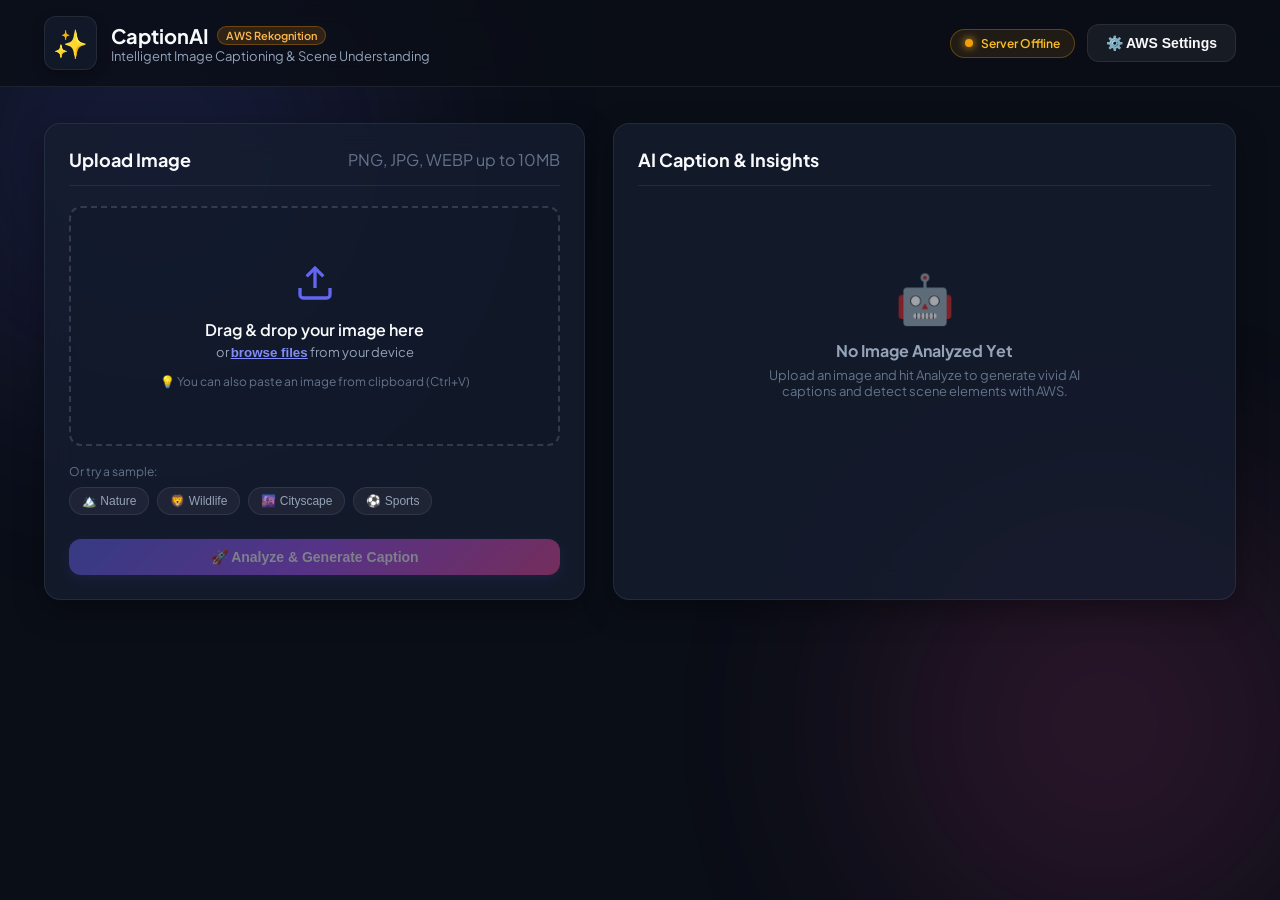
==== index.html @ 692d7b89 "Unify frontend and backend into single root folder for simplified Vercel deployment" ====
<!DOCTYPE html>
<html lang="en">
<head>
  <meta charset="UTF-8">
  <meta name="viewport" content="width=device-width, initial-scale=1.0">
  <title>AI Image Caption Generator | Powered by AWS</title>
  <link rel="stylesheet" href="style.css">
  <link rel="preconnect" href="https://fonts.googleapis.com">
  <link rel="preconnect" href="https://fonts.gstatic.com" crossorigin>
  <link href="https://fonts.googleapis.com/css2?family=Plus+Jakarta+Sans:wght@400;500;600;700;800&family=JetBrains+Mono:wght@400;500&display=swap" rel="stylesheet">
</head>
<body>
  <!-- Background Glow Effects -->
  <div class="glow-orb orb-1"></div>
  <div class="glow-orb orb-2"></div>

  <!-- Header -->
  <header class="header">
    <div class="container header-container">
      <div class="logo-group">
        <div class="logo-icon">✨</div>
        <div>
          <h1 class="logo-title">CaptionAI <span class="badge-aws">AWS Rekognition</span></h1>
          <p class="logo-sub">Intelligent Image Captioning & Scene Understanding</p>
        </div>
      </div>
      <div class="header-actions">
        <div id="aws-status-pill" class="status-pill status-demo">
          <span class="status-dot"></span>
          <span id="aws-status-text">Checking AWS...</span>
        </div>
        <button id="open-settings-btn" class="btn btn-secondary">
          ⚙️ AWS Settings
        </button>
      </div>
    </div>
  </header>

  <!-- Main Content -->
  <main class="container main-content">
    <div class="grid-layout">
      
      <!-- Left Column: Upload & Preview -->
      <section class="card upload-section">
        <div class="card-header">
          <h2>Upload Image</h2>
          <span class="text-muted">PNG, JPG, WEBP up to 10MB</span>
        </div>

        <!-- Drag & Drop Zone -->
        <div id="drop-zone" class="drop-zone">
          <input type="file" id="file-input" accept="image/*" class="file-input-hidden">
          
          <div id="drop-zone-idle" class="drop-zone-content">
            <div class="upload-icon-wrapper">
              <svg width="40" height="40" viewBox="0 0 24 24" fill="none" stroke="currentColor" stroke-width="2">
                <path d="M21 15v4a2 2 0 0 1-2 2H5a2 2 0 0 1-2-2v-4"></path>
                <polyline points="17 8 12 3 7 8"></polyline>
                <line x1="12" y1="3" x2="12" y2="15"></line>
              </svg>
            </div>
            <p class="drop-title">Drag & drop your image here</p>
            <p class="drop-subtitle">or <button type="button" id="browse-btn" class="link-btn">browse files</button> from your device</p>
            <p class="drop-tip">💡 You can also paste an image from clipboard (Ctrl+V)</p>
          </div>

          <!-- Preview State -->
          <div id="preview-wrapper" class="preview-wrapper hidden">
            <img id="image-preview" src="" alt="Upload Preview">
            <button id="remove-img-btn" class="remove-btn" title="Remove image">✕</button>
          </div>
        </div>

        <!-- Sample Presets -->
        <div class="samples-wrapper">
          <span class="sample-label">Or try a sample:</span>
          <div class="sample-chips">
            <button type="button" class="sample-chip" data-sample="nature">🏔️ Nature</button>
            <button type="button" class="sample-chip" data-sample="wildlife">🦁 Wildlife</button>
            <button type="button" class="sample-chip" data-sample="city">🌆 Cityscape</button>
            <button type="button" class="sample-chip" data-sample="sports">⚽ Sports</button>
          </div>
        </div>

        <!-- Action Button -->
        <div class="action-footer">
          <button id="analyze-btn" class="btn btn-primary btn-block" disabled>
            <span class="btn-spinner hidden" id="spinner"></span>
            <span id="btn-text">🚀 Analyze & Generate Caption</span>
          </button>
        </div>
      </section>

      <!-- Right Column: AI Analysis Results -->
      <section class="card results-section">
        <div class="card-header">
          <h2>AI Caption & Insights</h2>
          <span id="analysis-source-badge" class="badge hidden">AWS Rekognition</span>
        </div>

        <!-- Empty State -->
        <div id="results-empty" class="results-empty">
          <div class="empty-icon">🤖</div>
          <h3>No Image Analyzed Yet</h3>
          <p>Upload an image and hit Analyze to generate vivid AI captions and detect scene elements with AWS.</p>
        </div>

        <!-- Results Content -->
        <div id="results-content" class="results-content hidden">
          
          <!-- Primary Caption Card -->
          <div class="result-card primary-caption-card">
            <div class="card-title-row">
              <span class="card-eyebrow">✨ Generated Caption</span>
              <div class="caption-actions">
                <button id="speak-btn" class="icon-btn" title="Listen to caption">🔊 Speak</button>
                <button id="copy-caption-btn" class="icon-btn" title="Copy caption">📋 Copy</button>
              </div>
            </div>
            <p id="primary-caption-text" class="primary-caption">...</p>
            <div id="short-caption-badge" class="short-badge">...</div>
          </div>

          <!-- Detailed Description -->
          <div class="result-card">
            <span class="card-eyebrow">📖 Scene Summary</span>
            <p id="detailed-description-text" class="text-description">...</p>
          </div>

          <!-- Detected Labels -->
          <div class="result-card">
            <div class="card-title-row">
              <span class="card-eyebrow">🏷️ Detected Entities & Confidence</span>
              <span id="label-count" class="text-muted small-text">0 items</span>
            </div>
            <div id="labels-container" class="labels-grid">
              <!-- Label pills injected dynamically -->
            </div>
          </div>

          <!-- Detected Text (OCR) -->
          <div id="detected-text-card" class="result-card hidden">
            <span class="card-eyebrow">📝 Detected Text (OCR)</span>
            <div id="detected-text-container" class="text-tags-container"></div>
          </div>

          <!-- Hashtags -->
          <div class="result-card">
            <div class="card-title-row">
              <span class="card-eyebrow">#️⃣ Generated Tags</span>
              <button id="copy-hashtags-btn" class="icon-btn" title="Copy all tags">📋 Copy Tags</button>
            </div>
            <p id="hashtags-text" class="hashtags-list">...</p>
          </div>

          <!-- Raw Data Accordion -->
          <details class="raw-data-accordion">
            <summary>🔍 View Raw AWS Response Data</summary>
            <pre id="raw-json-viewer" class="json-viewer"></pre>
          </details>

        </div>
      </section>

    </div>
  </main>

  <!-- AWS Settings Modal -->
  <div id="settings-modal" class="modal-backdrop hidden">
    <div class="modal-card">
      <div class="modal-header">
        <h3>AWS Configuration</h3>
        <button id="close-settings-btn" class="close-btn">✕</button>
      </div>
      <form id="aws-config-form">
        <p class="modal-info">
          Enter your AWS IAM credentials with <strong>AmazonRekognitionReadOnlyAccess</strong> policy to use live AWS Rekognition.
        </p>
        
        <div class="form-group">
          <label for="backend-url">Backend API Endpoint (Optional)</label>
          <input type="url" id="backend-url" placeholder="https://your-backend.vercel.app (Leave empty if hosted together)">
        </div>

        <div class="form-group">
          <label for="aws-key-id">AWS Access Key ID</label>
          <input type="text" id="aws-key-id" placeholder="AKIA...">
        </div>

        <div class="form-group">
          <label for="aws-secret-key">AWS Secret Access Key</label>
          <input type="password" id="aws-secret-key" placeholder="wJalrXUtnFEMI/K7MDENG/bPxRfiCYEXAMPLEKEY">
        </div>

        <div class="form-group">
          <label for="aws-region">AWS Region</label>
          <select id="aws-region">
            <option value="us-east-1">US East (N. Virginia) [us-east-1]</option>
            <option value="us-west-2">US West (Oregon) [us-west-2]</option>
            <option value="ap-south-1">Asia Pacific (Mumbai) [ap-south-1]</option>
            <option value="eu-west-1">Europe (Ireland) [eu-west-1]</option>
            <option value="ap-southeast-1">Asia Pacific (Singapore) [ap-southeast-1]</option>
          </select>
        </div>

        <div class="modal-footer">
          <button type="button" id="cancel-settings-btn" class="btn btn-secondary">Cancel</button>
          <button type="submit" class="btn btn-primary">Save AWS Keys</button>
        </div>
      </form>
    </div>
  </div>

  <!-- Toast Notification Container -->
  <div id="toast-container" class="toast-container"></div>

  <script src="app.js"></script>
</body>
</html>
---- style.css ----
:root {
  --bg-primary: #0a0e17;
  --bg-surface: #111827;
  --bg-card: rgba(22, 30, 49, 0.75);
  --border-color: rgba(255, 255, 255, 0.08);
  --border-highlight: rgba(99, 102, 241, 0.3);
  --text-primary: #f8fafc;
  --text-secondary: #94a3b8;
  --text-muted: #64748b;
  --accent-primary: #6366f1;
  --accent-gradient: linear-gradient(135deg, #6366f1 0%, #a855f7 50%, #ec4899 100%);
  --accent-glow: rgba(99, 102, 241, 0.25);
  --aws-color: #ff9900;
  --success: #10b981;
  --radius-lg: 16px;
  --radius-md: 12px;
  --radius-sm: 8px;
  --font-sans: 'Plus Jakarta Sans', system-ui, -apple-system, sans-serif;
  --font-mono: 'JetBrains Mono', monospace;
}

* {
  box-sizing: border-box;
  margin: 0;
  padding: 0;
}

body {
  font-family: var(--font-sans);
  background-color: var(--bg-primary);
  color: var(--text-primary);
  min-height: 100vh;
  position: relative;
  overflow-x: hidden;
}

/* Background Glowing Orbs */
.glow-orb {
  position: fixed;
  border-radius: 50%;
  filter: blur(120px);
  pointer-events: none;
  z-index: 0;
  opacity: 0.15;
}
.orb-1 {
  width: 500px;
  height: 500px;
  background: #6366f1;
  top: -100px;
  left: -100px;
}
.orb-2 {
  width: 450px;
  height: 450px;
  background: #ec4899;
  bottom: -50px;
  right: -50px;
}

.container {
  max-width: 1240px;
  margin: 0 auto;
  padding: 0 24px;
}

/* Header */
.header {
  border-bottom: 1px solid var(--border-color);
  backdrop-filter: blur(12px);
  background: rgba(10, 14, 23, 0.8);
  position: sticky;
  top: 0;
  z-index: 40;
  padding: 16px 0;
}
.header-container {
  display: flex;
  align-items: center;
  justify-content: space-between;
}
.logo-group {
  display: flex;
  align-items: center;
  gap: 14px;
}
.logo-icon {
  font-size: 28px;
  background: var(--bg-surface);
  border: 1px solid var(--border-color);
  padding: 8px;
  border-radius: var(--radius-md);
  box-shadow: 0 4px 12px rgba(0,0,0,0.3);
}
.logo-title {
  font-size: 20px;
  font-weight: 700;
  display: flex;
  align-items: center;
  gap: 8px;
}
.badge-aws {
  background: rgba(255, 153, 0, 0.15);
  color: #ffb84d;
  border: 1px solid rgba(255, 153, 0, 0.3);
  font-size: 11px;
  font-weight: 600;
  padding: 2px 8px;
  border-radius: 20px;
}
.logo-sub {
  font-size: 13px;
  color: var(--text-secondary);
}

.header-actions {
  display: flex;
  align-items: center;
  gap: 12px;
}
.status-pill {
  display: flex;
  align-items: center;
  gap: 8px;
  padding: 6px 14px;
  border-radius: 20px;
  font-size: 12px;
  font-weight: 600;
  border: 1px solid var(--border-color);
}
.status-pill.status-connected {
  background: rgba(16, 185, 129, 0.1);
  color: #34d399;
  border-color: rgba(16, 185, 129, 0.3);
}
.status-pill.status-connected .status-dot {
  background: #10b981;
}
.status-pill.status-demo {
  background: rgba(245, 158, 11, 0.1);
  color: #fbbf24;
  border-color: rgba(245, 158, 11, 0.3);
}
.status-pill.status-demo .status-dot {
  background: #f59e0b;
}
.status-dot {
  width: 8px;
  height: 8px;
  border-radius: 50%;
  box-shadow: 0 0 8px currentColor;
}

/* Main Grid */
.main-content {
  padding-top: 36px;
  padding-bottom: 60px;
  position: relative;
  z-index: 10;
}
.grid-layout {
  display: grid;
  grid-template-columns: 1fr 1.15fr;
  gap: 28px;
}
@media (max-width: 950px) {
  .grid-layout {
    grid-template-columns: 1fr;
  }
}

/* Cards */
.card {
  background: var(--bg-card);
  backdrop-filter: blur(16px);
  border: 1px solid var(--border-color);
  border-radius: var(--radius-lg);
  padding: 24px;
  box-shadow: 0 10px 30px rgba(0, 0, 0, 0.35);
}
.card-header {
  display: flex;
  justify-content: space-between;
  align-items: center;
  margin-bottom: 20px;
  padding-bottom: 14px;
  border-bottom: 1px solid var(--border-color);
}
.card-header h2 {
  font-size: 18px;
  font-weight: 700;
}

/* Drop Zone */
.drop-zone {
  border: 2px dashed rgba(255, 255, 255, 0.15);
  border-radius: var(--radius-md);
  padding: 36px 20px;
  text-align: center;
  transition: all 0.25s ease;
  background: rgba(15, 23, 42, 0.4);
  position: relative;
  cursor: pointer;
  min-height: 240px;
  display: flex;
  align-items: center;
  justify-content: center;
}
.drop-zone:hover, .drop-zone.dragover {
  border-color: var(--accent-primary);
  background: rgba(99, 102, 241, 0.05);
}
.file-input-hidden {
  display: none;
}
.upload-icon-wrapper {
  color: var(--accent-primary);
  margin-bottom: 12px;
}
.drop-title {
  font-size: 16px;
  font-weight: 600;
  margin-bottom: 4px;
}
.drop-subtitle {
  font-size: 13px;
  color: var(--text-secondary);
}
.drop-tip {
  font-size: 12px;
  color: var(--text-muted);
  margin-top: 14px;
}
.link-btn {
  background: none;
  border: none;
  color: #818cf8;
  font-weight: 600;
  text-decoration: underline;
  cursor: pointer;
}

/* Preview Image */
.preview-wrapper {
  position: relative;
  width: 100%;
  max-height: 320px;
  overflow: hidden;
  border-radius: var(--radius-sm);
  display: flex;
  justify-content: center;
}
.preview-wrapper img {
  max-width: 100%;
  max-height: 320px;
  object-fit: contain;
  border-radius: var(--radius-sm);
}
.remove-btn {
  position: absolute;
  top: 10px;
  right: 10px;
  background: rgba(0, 0, 0, 0.7);
  color: #fff;
  border: 1px solid rgba(255, 255, 255, 0.2);
  width: 32px;
  height: 32px;
  border-radius: 50%;
  cursor: pointer;
  font-size: 14px;
  display: flex;
  align-items: center;
  justify-content: center;
  transition: background 0.2s;
}
.remove-btn:hover {
  background: #ef4444;
}

/* Sample Presets */
.samples-wrapper {
  margin-top: 18px;
}
.sample-label {
  font-size: 12px;
  color: var(--text-muted);
  display: block;
  margin-bottom: 8px;
}
.sample-chips {
  display: flex;
  flex-wrap: wrap;
  gap: 8px;
}
.sample-chip {
  background: rgba(255, 255, 255, 0.05);
  border: 1px solid var(--border-color);
  color: var(--text-secondary);
  padding: 6px 12px;
  border-radius: 20px;
  font-size: 12px;
  cursor: pointer;
  transition: all 0.2s;
}
.sample-chip:hover {
  background: rgba(99, 102, 241, 0.15);
  border-color: var(--accent-primary);
  color: var(--text-primary);
}

/* Buttons */
.btn {
  display: inline-flex;
  align-items: center;
  justify-content: center;
  gap: 8px;
  padding: 10px 18px;
  font-size: 14px;
  font-weight: 600;
  border-radius: var(--radius-md);
  border: none;
  cursor: pointer;
  transition: all 0.2s;
}
.btn-primary {
  background: var(--accent-gradient);
  color: white;
  box-shadow: 0 4px 14px var(--accent-glow);
}
.btn-primary:hover:not(:disabled) {
  opacity: 0.95;
  transform: translateY(-1px);
}
.btn-primary:disabled {
  opacity: 0.45;
  cursor: not-allowed;
  transform: none;
}
.btn-secondary {
  background: rgba(255, 255, 255, 0.06);
  border: 1px solid var(--border-color);
  color: var(--text-primary);
}
.btn-secondary:hover {
  background: rgba(255, 255, 255, 0.1);
}
.btn-block {
  width: 100%;
}
.action-footer {
  margin-top: 24px;
}

/* Results Content */
.results-empty {
  text-align: center;
  padding: 60px 20px;
  color: var(--text-muted);
}
.empty-icon {
  font-size: 48px;
  margin-bottom: 12px;
  opacity: 0.6;
}
.results-empty h3 {
  font-size: 16px;
  color: var(--text-secondary);
  margin-bottom: 6px;
}
.results-empty p {
  font-size: 13px;
  max-width: 320px;
  margin: 0 auto;
}

.result-card {
  background: rgba(15, 23, 42, 0.5);
  border: 1px solid var(--border-color);
  border-radius: var(--radius-md);
  padding: 16px;
  margin-bottom: 16px;
}
.primary-caption-card {
  border-color: var(--border-highlight);
  background: linear-gradient(180deg, rgba(99, 102, 241, 0.08) 0%, rgba(15, 23, 42, 0.6) 100%);
}
.card-title-row {
  display: flex;
  justify-content: space-between;
  align-items: center;
  margin-bottom: 8px;
}
.card-eyebrow {
  font-size: 11px;
  font-weight: 700;
  text-transform: uppercase;
  letter-spacing: 0.05em;
  color: #818cf8;
}
.caption-actions {
  display: flex;
  gap: 6px;
}
.icon-btn {
  background: rgba(255, 255, 255, 0.07);
  border: 1px solid var(--border-color);
  color: var(--text-secondary);
  padding: 4px 10px;
  border-radius: var(--radius-sm);
  font-size: 11px;
  cursor: pointer;
  transition: all 0.2s;
}
.icon-btn:hover {
  background: rgba(255, 255, 255, 0.15);
  color: #fff;
}
.primary-caption {
  font-size: 17px;
  line-height: 1.5;
  font-weight: 600;
  color: #f1f5f9;
  margin: 6px 0 10px 0;
}
.short-badge {
  display: inline-block;
  background: rgba(99, 102, 241, 0.2);
  color: #a5b4fc;
  font-size: 12px;
  font-weight: 500;
  padding: 4px 10px;
  border-radius: 12px;
}
.text-description {
  font-size: 13.5px;
  line-height: 1.6;
  color: var(--text-secondary);
  margin-top: 4px;
}

/* Labels Grid */
.labels-grid {
  display: flex;
  flex-wrap: wrap;
  gap: 8px;
  margin-top: 10px;
}
.label-pill {
  display: flex;
  align-items: center;
  gap: 6px;
  background: rgba(255, 255, 255, 0.05);
  border: 1px solid var(--border-color);
  padding: 4px 10px;
  border-radius: 20px;
  font-size: 12px;
}
.label-confidence {
  color: #34d399;
  font-size: 11px;
  font-family: var(--font-mono);
  font-weight: 600;
}

/* Hashtags */
.hashtags-list {
  font-size: 13px;
  color: #38bdf8;
  line-height: 1.6;
  word-break: break-word;
  margin-top: 6px;
}

/* Raw JSON Accordion */
.raw-data-accordion {
  margin-top: 16px;
  background: rgba(15, 23, 42, 0.5);
  border: 1px solid var(--border-color);
  border-radius: var(--radius-md);
  padding: 12px 16px;
}
.raw-data-accordion summary {
  font-size: 13px;
  color: var(--text-secondary);
  cursor: pointer;
  font-weight: 600;
}
.json-viewer {
  font-family: var(--font-mono);
  font-size: 11px;
  color: #cbd5e1;
  background: #06090e;
  padding: 14px;
  border-radius: var(--radius-sm);
  margin-top: 12px;
  max-height: 220px;
  overflow: auto;
  border: 1px solid rgba(255, 255, 255, 0.05);
}

/* Modal */
.modal-backdrop {
  position: fixed;
  inset: 0;
  background: rgba(0, 0, 0, 0.7);
  backdrop-filter: blur(8px);
  display: flex;
  align-items: center;
  justify-content: center;
  z-index: 100;
}
.modal-card {
  background: #111827;
  border: 1px solid var(--border-highlight);
  border-radius: var(--radius-lg);
  width: 90%;
  max-width: 480px;
  padding: 24px;
  box-shadow: 0 20px 40px rgba(0,0,0,0.6);
}
.modal-header {
  display: flex;
  justify-content: space-between;
  align-items: center;
  margin-bottom: 14px;
}
.close-btn {
  background: none;
  border: none;
  color: var(--text-muted);
  font-size: 18px;
  cursor: pointer;
}
.close-btn:hover {
  color: #fff;
}
.modal-info {
  font-size: 12.5px;
  color: var(--text-secondary);
  line-height: 1.5;
  margin-bottom: 18px;
  background: rgba(99, 102, 241, 0.1);
  padding: 10px 12px;
  border-radius: var(--radius-sm);
  border-left: 3px solid var(--accent-primary);
}
.form-group {
  margin-bottom: 16px;
}
.form-group label {
  display: block;
  font-size: 12px;
  font-weight: 600;
  color: var(--text-secondary);
  margin-bottom: 6px;
}
.form-group input, .form-group select {
  width: 100%;
  padding: 10px 14px;
  background: #0b0f19;
  border: 1px solid var(--border-color);
  border-radius: var(--radius-sm);
  color: #fff;
  font-family: inherit;
  font-size: 13px;
}
.form-group input:focus, .form-group select:focus {
  outline: none;
  border-color: var(--accent-primary);
}
.modal-footer {
  display: flex;
  justify-content: flex-end;
  gap: 10px;
  margin-top: 22px;
}

/* Spinner */
.btn-spinner {
  width: 16px;
  height: 16px;
  border: 2px solid rgba(255,255,255,0.3);
  border-top-color: #fff;
  border-radius: 50%;
  animation: spin 0.8s linear infinite;
}
@keyframes spin {
  to { transform: rotate(360deg); }
}

/* Toast */
.toast-container {
  position: fixed;
  bottom: 24px;
  right: 24px;
  display: flex;
  flex-direction: column;
  gap: 8px;
  z-index: 150;
}
.toast {
  background: #1e293b;
  color: #fff;
  border: 1px solid var(--border-color);
  padding: 12px 18px;
  border-radius: var(--radius-sm);
  font-size: 13px;
  box-shadow: 0 8px 20px rgba(0,0,0,0.4);
  animation: slideIn 0.3s ease;
}
@keyframes slideIn {
  from { transform: translateX(100%); opacity: 0; }
  to { transform: translateX(0); opacity: 1; }
}

.hidden {
  display: none !important;
}
.text-muted {
  color: var(--text-muted);
}
.small-text {
  font-size: 12px;
}
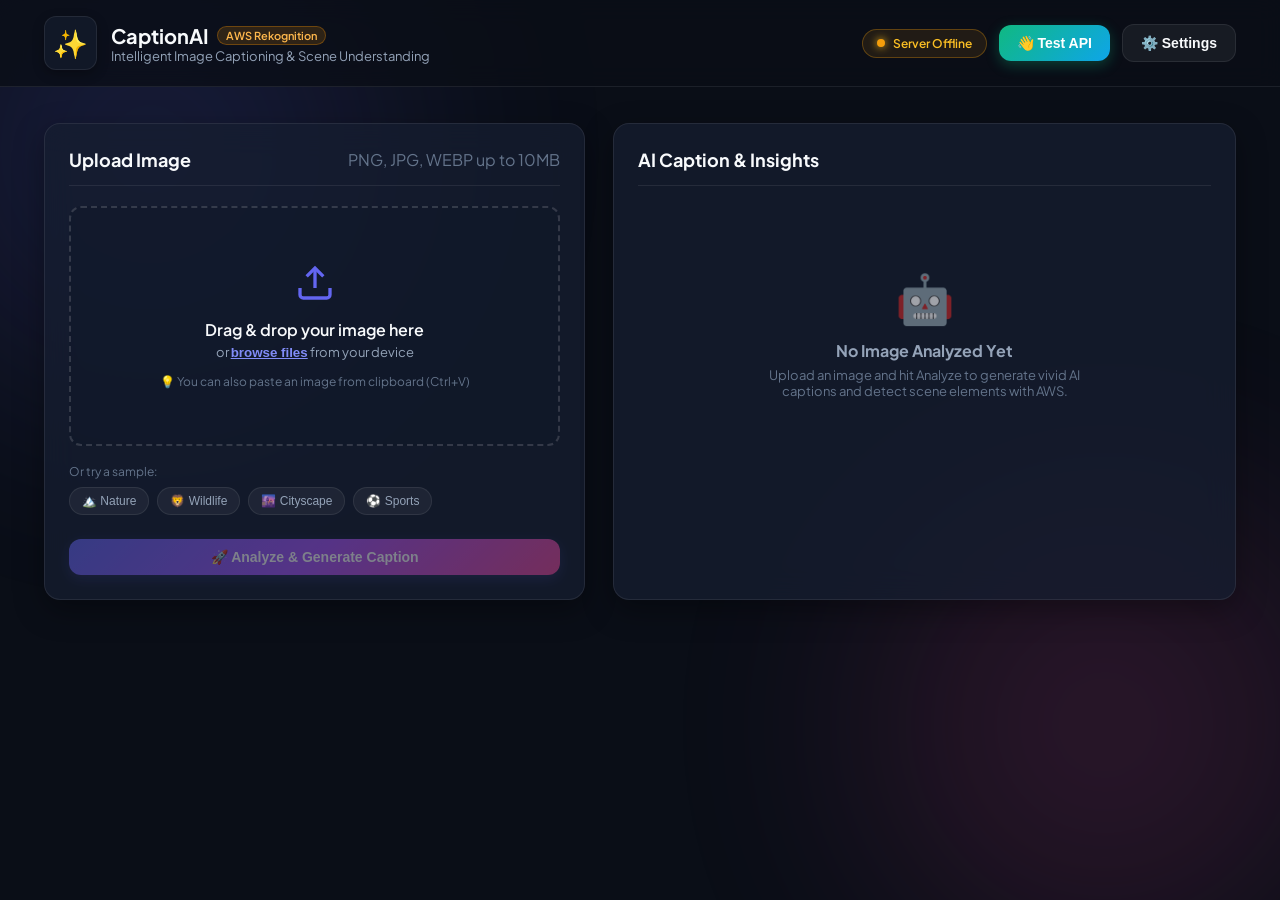
==== commit 4c43fa99: "Integrate OpenRouter AI vision API with Hi button for key testing" ====
--- a/index.html
+++ b/index.html
@@ -3,7 +3,7 @@
 <head>
   <meta charset="UTF-8">
   <meta name="viewport" content="width=device-width, initial-scale=1.0">
-  <title>AI Image Caption Generator | Powered by AWS</title>
+  <title>AI Image Caption Generator | OpenRouter + AWS</title>
   <link rel="stylesheet" href="style.css">
   <link rel="preconnect" href="https://fonts.googleapis.com">
   <link rel="preconnect" href="https://fonts.gstatic.com" crossorigin>
@@ -27,10 +27,13 @@
       <div class="header-actions">
         <div id="aws-status-pill" class="status-pill status-demo">
           <span class="status-dot"></span>
-          <span id="aws-status-text">Checking AWS...</span>
-        </div>
+          <span id="aws-status-text">Checking API...</span>
+        </div>
+        <button id="test-api-btn" class="btn btn-test" title="Test API key with a quick Hi message">
+          👋 Test API
+        </button>
         <button id="open-settings-btn" class="btn btn-secondary">
-          ⚙️ AWS Settings
+          ⚙️ Settings
         </button>
       </div>
     </div>
@@ -165,22 +168,39 @@
     </div>
   </main>
 
-  <!-- AWS Settings Modal -->
+  <!-- Settings Modal -->
   <div id="settings-modal" class="modal-backdrop hidden">
     <div class="modal-card">
       <div class="modal-header">
-        <h3>AWS Configuration</h3>
+        <h3>⚙️ API Configuration</h3>
         <button id="close-settings-btn" class="close-btn">✕</button>
       </div>
       <form id="aws-config-form">
+
+        <!-- OpenRouter Section -->
+        <p class="modal-section-title">🤖 OpenRouter AI (Vision)</p>
         <p class="modal-info">
-          Enter your AWS IAM credentials with <strong>AmazonRekognitionReadOnlyAccess</strong> policy to use live AWS Rekognition.
+          The app ships with a built-in OpenRouter key. Paste your own key below to override it.
         </p>
-        
-        <div class="form-group">
-          <label for="backend-url">Backend API Endpoint (Optional)</label>
-          <input type="url" id="backend-url" placeholder="https://your-backend.vercel.app (Leave empty if hosted together)">
-        </div>
+
+        <div class="form-group">
+          <label for="openrouter-key">OpenRouter API Key</label>
+          <div class="input-row">
+            <input type="password" id="openrouter-key" placeholder="sk-or-v1-... (leave blank to use default)">
+            <button type="button" id="hi-test-btn" class="btn btn-test-sm">👋 Hi Test</button>
+          </div>
+          <p id="hi-test-result" class="test-result-msg hidden"></p>
+        </div>
+
+        <div class="form-group">
+          <label for="backend-url">Custom Backend URL (optional)</label>
+          <input type="url" id="backend-url" placeholder="https://your-backend.vercel.app">
+        </div>
+
+        <hr class="modal-divider">
+
+        <!-- AWS Section -->
+        <p class="modal-section-title">☁️ AWS Rekognition (optional fallback)</p>
 
         <div class="form-group">
           <label for="aws-key-id">AWS Access Key ID</label>
@@ -189,7 +209,7 @@
 
         <div class="form-group">
           <label for="aws-secret-key">AWS Secret Access Key</label>
-          <input type="password" id="aws-secret-key" placeholder="wJalrXUtnFEMI/K7MDENG/bPxRfiCYEXAMPLEKEY">
+          <input type="password" id="aws-secret-key" placeholder="wJalrXUtnFEMI...">
         </div>
 
         <div class="form-group">
@@ -205,7 +225,7 @@
 
         <div class="modal-footer">
           <button type="button" id="cancel-settings-btn" class="btn btn-secondary">Cancel</button>
-          <button type="submit" class="btn btn-primary">Save AWS Keys</button>
+          <button type="submit" class="btn btn-primary">💾 Save Config</button>
         </div>
       </form>
     </div>
--- a/style.css
+++ b/style.css
@@ -575,8 +575,77 @@
   margin-top: 22px;
 }
 
-/* Spinner */
-.btn-spinner {
+.btn-test {
+  background: linear-gradient(135deg, #10b981 0%, #0ea5e9 100%);
+  color: white;
+  box-shadow: 0 4px 14px rgba(16, 185, 129, 0.3);
+  border: none;
+}
+.btn-test:hover {
+  opacity: 0.9;
+  transform: translateY(-1px);
+}
+.btn-test-sm {
+  background: linear-gradient(135deg, #10b981, #0ea5e9);
+  color: #fff;
+  border: none;
+  padding: 8px 14px;
+  border-radius: var(--radius-sm);
+  font-size: 13px;
+  font-weight: 600;
+  cursor: pointer;
+  white-space: nowrap;
+  transition: all 0.2s;
+}
+.btn-test-sm:hover { opacity: 0.9; }
+.input-row {
+  display: flex;
+  gap: 8px;
+  align-items: center;
+}
+.input-row input {
+  flex: 1;
+}
+.test-result-msg {
+  margin-top: 8px;
+  font-size: 13px;
+  padding: 8px 12px;
+  border-radius: var(--radius-sm);
+  font-weight: 500;
+}
+.test-result-msg.success {
+  background: rgba(16, 185, 129, 0.12);
+  color: #34d399;
+  border: 1px solid rgba(16, 185, 129, 0.3);
+}
+.test-result-msg.error {
+  background: rgba(239, 68, 68, 0.12);
+  color: #fca5a5;
+  border: 1px solid rgba(239, 68, 68, 0.3);
+}
+.modal-section-title {
+  font-size: 13px;
+  font-weight: 700;
+  color: var(--text-primary);
+  margin-bottom: 6px;
+}
+.modal-divider {
+  border: none;
+  border-top: 1px solid var(--border-color);
+  margin: 18px 0;
+}
+
+/* Source badge variants */
+.badge-openrouter {
+  background: rgba(16, 185, 129, 0.15);
+  color: #34d399;
+  border: 1px solid rgba(16, 185, 129, 0.3);
+  font-size: 11px;
+  font-weight: 600;
+  padding: 2px 10px;
+  border-radius: 20px;
+}
+
   width: 16px;
   height: 16px;
   border: 2px solid rgba(255,255,255,0.3);
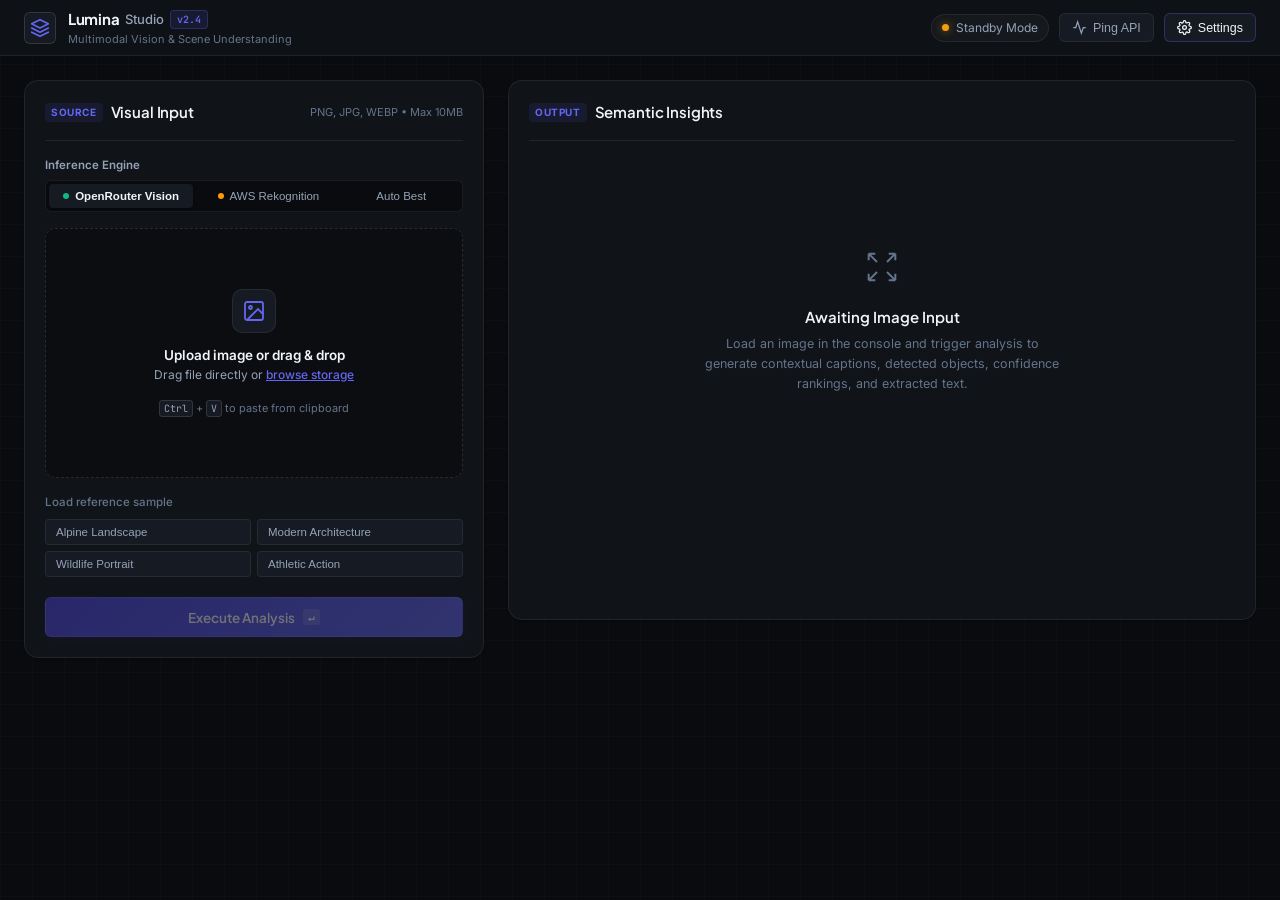
==== commit 442d00cd: "Redesign UI to professional SaaS studio layout and fix Vercel deployment" ====
--- a/index.html
+++ b/index.html
@@ -3,163 +3,281 @@
 <head>
   <meta charset="UTF-8">
   <meta name="viewport" content="width=device-width, initial-scale=1.0">
-  <title>AI Image Caption Generator | OpenRouter + AWS</title>
+  <title>Lumina Studio — Multimodal Vision & Scene Intelligence</title>
+  <meta name="description" content="Professional computer vision workspace for automated image captioning, scene understanding, entity detection, and semantic keyword extraction.">
   <link rel="stylesheet" href="style.css">
   <link rel="preconnect" href="https://fonts.googleapis.com">
   <link rel="preconnect" href="https://fonts.gstatic.com" crossorigin>
-  <link href="https://fonts.googleapis.com/css2?family=Plus+Jakarta+Sans:wght@400;500;600;700;800&family=JetBrains+Mono:wght@400;500&display=swap" rel="stylesheet">
+  <link href="https://fonts.googleapis.com/css2?family=Inter:wght@300;400;500;600;700&family=Plus+Jakarta+Sans:wght@500;600;700;800&family=JetBrains+Mono:wght@400;500&display=swap" rel="stylesheet">
 </head>
-<body>
-  <!-- Background Glow Effects -->
-  <div class="glow-orb orb-1"></div>
-  <div class="glow-orb orb-2"></div>
-
-  <!-- Header -->
-  <header class="header">
-    <div class="container header-container">
-      <div class="logo-group">
-        <div class="logo-icon">✨</div>
-        <div>
-          <h1 class="logo-title">CaptionAI <span class="badge-aws">AWS Rekognition</span></h1>
-          <p class="logo-sub">Intelligent Image Captioning & Scene Understanding</p>
+<body class="dark-theme">
+  <!-- Subtle Grid Backdrop -->
+  <div class="grid-backdrop"></div>
+
+  <!-- Top Navigation Header -->
+  <header class="app-header">
+    <div class="nav-container">
+      <div class="brand-cluster">
+        <div class="brand-mark">
+          <svg width="20" height="20" viewBox="0 0 24 24" fill="none" stroke="currentColor" stroke-width="2" stroke-linecap="round" stroke-linejoin="round">
+            <polygon points="12 2 2 7 12 12 22 7 12 2"></polygon>
+            <polyline points="2 17 12 22 22 17"></polyline>
+            <polyline points="2 12 12 17 22 12"></polyline>
+          </svg>
+        </div>
+        <div class="brand-meta">
+          <div class="brand-name-row">
+            <span class="brand-title">Lumina</span>
+            <span class="brand-sub">Studio</span>
+            <span class="version-tag">v2.4</span>
+          </div>
+          <span class="brand-tagline">Multimodal Vision &amp; Scene Understanding</span>
         </div>
       </div>
-      <div class="header-actions">
-        <div id="aws-status-pill" class="status-pill status-demo">
-          <span class="status-dot"></span>
-          <span id="aws-status-text">Checking API...</span>
-        </div>
-        <button id="test-api-btn" class="btn btn-test" title="Test API key with a quick Hi message">
-          👋 Test API
+
+      <div class="nav-actions">
+        <!-- Live System Status Badge -->
+        <div id="system-status-indicator" class="status-indicator ready" title="Engine Status">
+          <span class="pulse-dot"></span>
+          <span id="system-status-label" class="status-label">System Active</span>
+        </div>
+
+        <!-- Connection Test Quick Trigger -->
+        <button id="quick-ping-btn" class="nav-btn" title="Verify engine latency &amp; API handshake">
+          <svg width="15" height="15" viewBox="0 0 24 24" fill="none" stroke="currentColor" stroke-width="2">
+            <path d="M22 12h-4l-3 9L9 3l-3 9H2"></path>
+          </svg>
+          <span>Ping API</span>
         </button>
-        <button id="open-settings-btn" class="btn btn-secondary">
-          ⚙️ Settings
+
+        <!-- Configuration Settings Trigger -->
+        <button id="open-settings-modal-btn" class="nav-btn highlight" title="Configure Vision Models &amp; Credentials">
+          <svg width="15" height="15" viewBox="0 0 24 24" fill="none" stroke="currentColor" stroke-width="2">
+            <circle cx="12" cy="12" r="3"></circle>
+            <path d="M19.4 15a1.65 1.65 0 0 0 .33 1.82l.06.06a2 2 0 0 1 0 2.83 2 2 0 0 1-2.83 0l-.06-.06a1.65 1.65 0 0 0-1.82-.33 1.65 1.65 0 0 0-1 1.51V21a2 2 0 0 1-2 2 2 2 0 0 1-2-2v-.09A1.65 1.65 0 0 0 9 19.4a1.65 1.65 0 0 0-1.82.33l-.06.06a2 2 0 0 1-2.83 0 2 2 0 0 1 0-2.83l.06-.06a1.65 1.65 0 0 0 .33-1.82 1.65 1.65 0 0 0-1.51-1H3a2 2 0 0 1-2-2 2 2 0 0 1 2-2h.09A1.65 1.65 0 0 0 4.6 9a1.65 1.65 0 0 0-.33-1.82l-.06-.06a2 2 0 0 1 0-2.83 2 2 0 0 1 2.83 0l.06.06a1.65 1.65 0 0 0 1.82.33H9a1.65 1.65 0 0 0 1-1.51V3a2 2 0 0 1 2-2 2 2 0 0 1 2 2v.09a1.65 1.65 0 0 0 1 1.51 1.65 1.65 0 0 0 1.82-.33l.06-.06a2 2 0 0 1 2.83 0 2 2 0 0 1 0 2.83l-.06.06a1.65 1.65 0 0 0-.33 1.82V9a1.65 1.65 0 0 0 1.51 1H21a2 2 0 0 1 2 2 2 2 0 0 1-2 2h-.09a1.65 1.65 0 0 0-1.51 1z"></path>
+          </svg>
+          <span>Settings</span>
         </button>
       </div>
     </div>
   </header>
 
-  <!-- Main Content -->
-  <main class="container main-content">
-    <div class="grid-layout">
-      
-      <!-- Left Column: Upload & Preview -->
-      <section class="card upload-section">
-        <div class="card-header">
-          <h2>Upload Image</h2>
-          <span class="text-muted">PNG, JPG, WEBP up to 10MB</span>
-        </div>
-
-        <!-- Drag & Drop Zone -->
-        <div id="drop-zone" class="drop-zone">
-          <input type="file" id="file-input" accept="image/*" class="file-input-hidden">
+  <!-- Studio Workbench -->
+  <main class="workbench-viewport">
+    <div class="workbench-grid">
+
+      <!-- Left Panel: Input & Control Console -->
+      <section class="panel console-panel">
+        <div class="panel-header">
+          <div class="panel-title-group">
+            <span class="panel-tag">Source</span>
+            <h2 class="panel-heading">Visual Input</h2>
+          </div>
+          <span class="hint-label">PNG, JPG, WEBP • Max 10MB</span>
+        </div>
+
+        <!-- Engine Segmented Controller -->
+        <div class="segmented-control-wrapper">
+          <span class="control-label">Inference Engine</span>
+          <div class="segmented-control" role="tablist">
+            <button type="button" class="segment-btn active" data-engine="openrouter">
+              <span class="segment-dot openrouter-dot"></span>
+              OpenRouter Vision
+            </button>
+            <button type="button" class="segment-btn" data-engine="aws">
+              <span class="segment-dot aws-dot"></span>
+              AWS Rekognition
+            </button>
+            <button type="button" class="segment-btn" data-engine="auto">
+              Auto Best
+            </button>
+          </div>
+        </div>
+
+        <!-- Dropzone / Upload Target -->
+        <div id="drop-zone" class="media-dropzone" tabindex="0">
+          <input type="file" id="file-input" accept="image/*" class="file-input-element">
           
-          <div id="drop-zone-idle" class="drop-zone-content">
-            <div class="upload-icon-wrapper">
-              <svg width="40" height="40" viewBox="0 0 24 24" fill="none" stroke="currentColor" stroke-width="2">
-                <path d="M21 15v4a2 2 0 0 1-2 2H5a2 2 0 0 1-2-2v-4"></path>
-                <polyline points="17 8 12 3 7 8"></polyline>
-                <line x1="12" y1="3" x2="12" y2="15"></line>
+          <!-- Idle Upload Prompt -->
+          <div id="drop-zone-idle" class="dropzone-idle-state">
+            <div class="upload-glyph-box">
+              <svg width="24" height="24" viewBox="0 0 24 24" fill="none" stroke="currentColor" stroke-width="1.8">
+                <rect x="3" y="3" width="18" height="18" rx="2" ry="2"></rect>
+                <circle cx="8.5" cy="8.5" r="1.5"></circle>
+                <polyline points="21 15 16 10 5 21"></polyline>
               </svg>
             </div>
-            <p class="drop-title">Drag & drop your image here</p>
-            <p class="drop-subtitle">or <button type="button" id="browse-btn" class="link-btn">browse files</button> from your device</p>
-            <p class="drop-tip">💡 You can also paste an image from clipboard (Ctrl+V)</p>
-          </div>
-
-          <!-- Preview State -->
-          <div id="preview-wrapper" class="preview-wrapper hidden">
-            <img id="image-preview" src="" alt="Upload Preview">
-            <button id="remove-img-btn" class="remove-btn" title="Remove image">✕</button>
-          </div>
-        </div>
-
-        <!-- Sample Presets -->
-        <div class="samples-wrapper">
-          <span class="sample-label">Or try a sample:</span>
-          <div class="sample-chips">
-            <button type="button" class="sample-chip" data-sample="nature">🏔️ Nature</button>
-            <button type="button" class="sample-chip" data-sample="wildlife">🦁 Wildlife</button>
-            <button type="button" class="sample-chip" data-sample="city">🌆 Cityscape</button>
-            <button type="button" class="sample-chip" data-sample="sports">⚽ Sports</button>
-          </div>
-        </div>
-
-        <!-- Action Button -->
-        <div class="action-footer">
-          <button id="analyze-btn" class="btn btn-primary btn-block" disabled>
-            <span class="btn-spinner hidden" id="spinner"></span>
-            <span id="btn-text">🚀 Analyze & Generate Caption</span>
+            <div class="dropzone-text-group">
+              <p class="dropzone-title">Upload image or drag &amp; drop</p>
+              <p class="dropzone-desc">Drag file directly or <span class="action-link">browse storage</span></p>
+            </div>
+            <div class="paste-indicator">
+              <kbd class="key-chip">Ctrl</kbd> + <kbd class="key-chip">V</kbd> to paste from clipboard
+            </div>
+          </div>
+
+          <!-- Active Preview Frame -->
+          <div id="preview-frame" class="preview-frame hidden">
+            <div class="preview-img-container">
+              <img id="image-preview" src="" alt="Source preview">
+            </div>
+            <div class="preview-overlay-bar">
+              <div class="meta-pill-cluster">
+                <span id="img-dim-pill" class="meta-pill">0 × 0</span>
+                <span id="img-size-pill" class="meta-pill">0 KB</span>
+              </div>
+              <button type="button" id="remove-img-btn" class="preview-clear-btn" title="Remove selected image">
+                <svg width="14" height="14" viewBox="0 0 24 24" fill="none" stroke="currentColor" stroke-width="2">
+                  <line x1="18" y1="6" x2="6" y2="18"></line>
+                  <line x1="6" y1="6" x2="18" y2="18"></line>
+                </svg>
+                <span>Clear</span>
+              </button>
+            </div>
+          </div>
+        </div>
+
+        <!-- Curated Sample Presets -->
+        <div class="sample-shelf">
+          <span class="shelf-label">Load reference sample</span>
+          <div class="sample-pills">
+            <button type="button" class="sample-pill" data-sample="alpine">
+              <span>Alpine Landscape</span>
+            </button>
+            <button type="button" class="sample-pill" data-sample="metropolis">
+              <span>Modern Architecture</span>
+            </button>
+            <button type="button" class="sample-pill" data-sample="wildlife">
+              <span>Wildlife Portrait</span>
+            </button>
+            <button type="button" class="sample-pill" data-sample="athletics">
+              <span>Athletic Action</span>
+            </button>
+          </div>
+        </div>
+
+        <!-- Action Dispatcher -->
+        <div class="action-row">
+          <button type="button" id="analyze-btn" class="execute-btn" disabled>
+            <span id="btn-spinner" class="spinner-ring hidden"></span>
+            <span id="btn-label">Execute Analysis</span>
+            <kbd class="btn-shortcut">↵</kbd>
           </button>
         </div>
       </section>
 
-      <!-- Right Column: AI Analysis Results -->
-      <section class="card results-section">
-        <div class="card-header">
-          <h2>AI Caption & Insights</h2>
-          <span id="analysis-source-badge" class="badge hidden">AWS Rekognition</span>
-        </div>
-
-        <!-- Empty State -->
-        <div id="results-empty" class="results-empty">
-          <div class="empty-icon">🤖</div>
-          <h3>No Image Analyzed Yet</h3>
-          <p>Upload an image and hit Analyze to generate vivid AI captions and detect scene elements with AWS.</p>
-        </div>
-
-        <!-- Results Content -->
-        <div id="results-content" class="results-content hidden">
+      <!-- Right Panel: Semantic Inspector Output -->
+      <section class="panel inspector-panel">
+        <div class="panel-header">
+          <div class="panel-title-group">
+            <span class="panel-tag">Output</span>
+            <h2 class="panel-heading">Semantic Insights</h2>
+          </div>
+          <div class="inspector-header-meta">
+            <span id="engine-badge" class="engine-badge hidden">Model</span>
+            <span id="latency-badge" class="latency-badge hidden">0ms</span>
+          </div>
+        </div>
+
+        <!-- Empty State Viewfinder -->
+        <div id="inspector-empty" class="inspector-empty-state">
+          <div class="empty-viewfinder">
+            <svg width="40" height="40" viewBox="0 0 24 24" fill="none" stroke="currentColor" stroke-width="1.2">
+              <path d="M4 8V4m0 0h4M4 4l5 5m11-5h-4m4 0v4m0-4l-5 5M4 16v4m0 0h4m-4 0l5-5m11 5l-5-5m5 5v-4m0 4h-4"></path>
+            </svg>
+          </div>
+          <h3 class="empty-title">Awaiting Image Input</h3>
+          <p class="empty-description">Load an image in the console and trigger analysis to generate contextual captions, detected objects, confidence rankings, and extracted text.</p>
+        </div>
+
+        <!-- Rendered Results Viewport -->
+        <div id="inspector-results" class="inspector-results-viewport hidden">
           
-          <!-- Primary Caption Card -->
-          <div class="result-card primary-caption-card">
-            <div class="card-title-row">
-              <span class="card-eyebrow">✨ Generated Caption</span>
-              <div class="caption-actions">
-                <button id="speak-btn" class="icon-btn" title="Listen to caption">🔊 Speak</button>
-                <button id="copy-caption-btn" class="icon-btn" title="Copy caption">📋 Copy</button>
+          <!-- Editorial Primary Caption Block -->
+          <div class="insight-card primary-insight">
+            <div class="card-toolbar">
+              <span class="card-kicker">Primary Caption</span>
+              <div class="card-actions">
+                <button type="button" id="speak-caption-btn" class="action-btn" title="Synthesize Speech">
+                  <svg width="14" height="14" viewBox="0 0 24 24" fill="none" stroke="currentColor" stroke-width="2">
+                    <polygon points="11 5 6 9 2 9 2 15 6 15 11 19 11 5"></polygon>
+                    <path d="M19.07 4.93a10 10 0 0 1 0 14.14M15.54 8.46a5 5 0 0 1 0 7.07"></path>
+                  </svg>
+                  <span>Speak</span>
+                </button>
+                <button type="button" id="copy-caption-btn" class="action-btn" title="Copy to clipboard">
+                  <svg width="14" height="14" viewBox="0 0 24 24" fill="none" stroke="currentColor" stroke-width="2">
+                    <rect x="9" y="9" width="13" height="13" rx="2" ry="2"></rect>
+                    <path d="M5 15H4a2 2 0 0 1-2-2V4a2 2 0 0 1 2-2h9a2 2 0 0 1 2 2v1"></path>
+                  </svg>
+                  <span>Copy</span>
+                </button>
               </div>
             </div>
-            <p id="primary-caption-text" class="primary-caption">...</p>
-            <div id="short-caption-badge" class="short-badge">...</div>
-          </div>
-
-          <!-- Detailed Description -->
-          <div class="result-card">
-            <span class="card-eyebrow">📖 Scene Summary</span>
-            <p id="detailed-description-text" class="text-description">...</p>
-          </div>
-
-          <!-- Detected Labels -->
-          <div class="result-card">
-            <div class="card-title-row">
-              <span class="card-eyebrow">🏷️ Detected Entities & Confidence</span>
-              <span id="label-count" class="text-muted small-text">0 items</span>
-            </div>
-            <div id="labels-container" class="labels-grid">
-              <!-- Label pills injected dynamically -->
-            </div>
-          </div>
-
-          <!-- Detected Text (OCR) -->
-          <div id="detected-text-card" class="result-card hidden">
-            <span class="card-eyebrow">📝 Detected Text (OCR)</span>
-            <div id="detected-text-container" class="text-tags-container"></div>
-          </div>
-
-          <!-- Hashtags -->
-          <div class="result-card">
-            <div class="card-title-row">
-              <span class="card-eyebrow">#️⃣ Generated Tags</span>
-              <button id="copy-hashtags-btn" class="icon-btn" title="Copy all tags">📋 Copy Tags</button>
-            </div>
-            <p id="hashtags-text" class="hashtags-list">...</p>
-          </div>
-
-          <!-- Raw Data Accordion -->
-          <details class="raw-data-accordion">
-            <summary>🔍 View Raw AWS Response Data</summary>
-            <pre id="raw-json-viewer" class="json-viewer"></pre>
+
+            <p id="primary-caption-text" class="primary-prose">Generating analysis...</p>
+
+            <div class="caption-stats-row">
+              <span id="short-caption-chip" class="headline-chip">Headline</span>
+              <div class="word-stats">
+                <span id="char-count">0 characters</span> • <span id="word-count">0 words</span>
+              </div>
+            </div>
+          </div>
+
+          <!-- Scene Narrative / Detailed Description -->
+          <div class="insight-card">
+            <span class="card-kicker">Scene Narrative</span>
+            <p id="detailed-narrative-text" class="narrative-prose">Detailed scene narrative will appear here.</p>
+          </div>
+
+          <!-- Detected Entities & Confidence Distribution -->
+          <div class="insight-card">
+            <div class="card-toolbar">
+              <span class="card-kicker">Detected Entities &amp; Confidence</span>
+              <span id="entity-count-badge" class="count-badge">0 items</span>
+            </div>
+            <div id="entities-grid" class="entities-matrix">
+              <!-- Dynamically injected confidence chips -->
+            </div>
+          </div>
+
+          <!-- Extracted Text (OCR) -->
+          <div id="ocr-card" class="insight-card hidden">
+            <span class="card-kicker">Extracted Optical Text (OCR)</span>
+            <div id="ocr-tags-container" class="ocr-chips-wrap"></div>
+          </div>
+
+          <!-- Semantic Hashtags & Taxonomy -->
+          <div class="insight-card">
+            <div class="card-toolbar">
+              <span class="card-kicker">Semantic Keywords &amp; Tags</span>
+              <button type="button" id="copy-tags-btn" class="action-btn">
+                <svg width="13" height="13" viewBox="0 0 24 24" fill="none" stroke="currentColor" stroke-width="2">
+                  <rect x="9" y="9" width="13" height="13" rx="2" ry="2"></rect>
+                  <path d="M5 15H4a2 2 0 0 1-2-2V4a2 2 0 0 1 2-2h9a2 2 0 0 1 2 2v1"></path>
+                </svg>
+                <span>Copy Tags</span>
+              </button>
+            </div>
+            <div id="tags-cluster" class="tags-cluster"></div>
+          </div>
+
+          <!-- Raw Developer Payload Accordion -->
+          <details class="developer-drawer">
+            <summary class="drawer-summary">
+              <div class="drawer-title">
+                <svg width="14" height="14" viewBox="0 0 24 24" fill="none" stroke="currentColor" stroke-width="2">
+                  <polyline points="16 18 22 12 16 6"></polyline>
+                  <polyline points="8 6 2 12 8 18"></polyline>
+                </svg>
+                <span>Raw Response Payload</span>
+              </div>
+              <span class="drawer-toggle-indicator">Expand</span>
+            </summary>
+            <div class="json-payload-wrap">
+              <pre id="raw-json-code" class="code-block"></pre>
+            </div>
           </details>
 
         </div>
@@ -168,71 +286,107 @@
     </div>
   </main>
 
-  <!-- Settings Modal -->
-  <div id="settings-modal" class="modal-backdrop hidden">
-    <div class="modal-card">
-      <div class="modal-header">
-        <h3>⚙️ API Configuration</h3>
-        <button id="close-settings-btn" class="close-btn">✕</button>
+  <!-- Professional Settings Drawer Modal -->
+  <div id="settings-backdrop" class="modal-overlay hidden">
+    <div class="modal-dialog">
+      <div class="modal-header-bar">
+        <div class="modal-title-cluster">
+          <div class="modal-glyph">
+            <svg width="18" height="18" viewBox="0 0 24 24" fill="none" stroke="currentColor" stroke-width="2">
+              <circle cx="12" cy="12" r="3"></circle>
+              <path d="M19.4 15a1.65 1.65 0 0 0 .33 1.82l.06.06a2 2 0 0 1 0 2.83 2 2 0 0 1-2.83 0l-.06-.06a1.65 1.65 0 0 0-1.82-.33 1.65 1.65 0 0 0-1 1.51V21a2 2 0 0 1-2 2 2 2 0 0 1-2-2v-.09A1.65 1.65 0 0 0 9 19.4a1.65 1.65 0 0 0-1.82.33l-.06.06a2 2 0 0 1-2.83 0 2 2 0 0 1 0-2.83l.06-.06a1.65 1.65 0 0 0 .33-1.82 1.65 1.65 0 0 0-1.51-1H3a2 2 0 0 1-2-2 2 2 0 0 1 2-2h.09A1.65 1.65 0 0 0 4.6 9a1.65 1.65 0 0 0-.33-1.82l-.06-.06a2 2 0 0 1 0-2.83 2 2 0 0 1 2.83 0l.06.06a1.65 1.65 0 0 0 1.82.33H9a1.65 1.65 0 0 0 1-1.51V3a2 2 0 0 1 2-2 2 2 0 0 1 2 2v.09a1.65 1.65 0 0 0 1 1.51 1.65 1.65 0 0 0 1.82-.33l.06-.06a2 2 0 0 1 2.83 0 2 2 0 0 1 0 2.83l-.06.06a1.65 1.65 0 0 0-.33 1.82V9a1.65 1.65 0 0 0 1.51 1H21a2 2 0 0 1 2 2 2 2 0 0 1-2 2h-.09a1.65 1.65 0 0 0-1.51 1z"></path>
+            </svg>
+          </div>
+          <div>
+            <h3 class="modal-heading">Studio Settings</h3>
+            <p class="modal-subheading">Manage inference keys and remote endpoints</p>
+          </div>
+        </div>
+        <button type="button" id="close-modal-x" class="modal-close-trigger" aria-label="Close dialog">
+          <svg width="16" height="16" viewBox="0 0 24 24" fill="none" stroke="currentColor" stroke-width="2">
+            <line x1="18" y1="6" x2="6" y2="18"></line>
+            <line x1="6" y1="6" x2="18" y2="18"></line>
+          </svg>
+        </button>
       </div>
-      <form id="aws-config-form">
-
+
+      <form id="settings-form" class="modal-form">
         <!-- OpenRouter Section -->
-        <p class="modal-section-title">🤖 OpenRouter AI (Vision)</p>
-        <p class="modal-info">
-          The app ships with a built-in OpenRouter key. Paste your own key below to override it.
-        </p>
-
-        <div class="form-group">
-          <label for="openrouter-key">OpenRouter API Key</label>
-          <div class="input-row">
-            <input type="password" id="openrouter-key" placeholder="sk-or-v1-... (leave blank to use default)">
-            <button type="button" id="hi-test-btn" class="btn btn-test-sm">👋 Hi Test</button>
-          </div>
-          <p id="hi-test-result" class="test-result-msg hidden"></p>
-        </div>
-
-        <div class="form-group">
-          <label for="backend-url">Custom Backend URL (optional)</label>
-          <input type="url" id="backend-url" placeholder="https://your-backend.vercel.app">
-        </div>
-
-        <hr class="modal-divider">
-
-        <!-- AWS Section -->
-        <p class="modal-section-title">☁️ AWS Rekognition (optional fallback)</p>
-
-        <div class="form-group">
-          <label for="aws-key-id">AWS Access Key ID</label>
-          <input type="text" id="aws-key-id" placeholder="AKIA...">
-        </div>
-
-        <div class="form-group">
-          <label for="aws-secret-key">AWS Secret Access Key</label>
-          <input type="password" id="aws-secret-key" placeholder="wJalrXUtnFEMI...">
-        </div>
-
-        <div class="form-group">
-          <label for="aws-region">AWS Region</label>
-          <select id="aws-region">
-            <option value="us-east-1">US East (N. Virginia) [us-east-1]</option>
-            <option value="us-west-2">US West (Oregon) [us-west-2]</option>
-            <option value="ap-south-1">Asia Pacific (Mumbai) [ap-south-1]</option>
-            <option value="eu-west-1">Europe (Ireland) [eu-west-1]</option>
-            <option value="ap-southeast-1">Asia Pacific (Singapore) [ap-southeast-1]</option>
-          </select>
-        </div>
-
-        <div class="modal-footer">
-          <button type="button" id="cancel-settings-btn" class="btn btn-secondary">Cancel</button>
-          <button type="submit" class="btn btn-primary">💾 Save Config</button>
+        <div class="form-section">
+          <div class="section-label-row">
+            <span class="section-tag">Primary Vision Model</span>
+            <span class="section-badge">Recommended</span>
+          </div>
+
+          <div class="field-group">
+            <label for="input-openrouter-key" class="field-label">OpenRouter API Key</label>
+            <div class="field-input-cluster">
+              <input type="password" id="input-openrouter-key" class="text-input" placeholder="sk-or-v1-••••••••••••••••" autocomplete="off">
+              <button type="button" id="toggle-key-visibility" class="ghost-tool-btn" title="Toggle visibility">
+                <svg width="15" height="15" viewBox="0 0 24 24" fill="none" stroke="currentColor" stroke-width="2">
+                  <path d="M1 12s4-8 11-8 11 8 11 8-4 8-11 8-11-8-11-8z"></path>
+                  <circle cx="12" cy="12" r="3"></circle>
+                </svg>
+              </button>
+              <button type="button" id="test-key-btn" class="test-action-btn">
+                <span id="test-spinner" class="spinner-ring hidden"></span>
+                <span id="test-btn-text">Test Key</span>
+              </button>
+            </div>
+            <p class="field-help">Powers Llama 3.2 Vision &amp; Claude 3 multimodal captioning. Stored securely in your session.</p>
+            <div id="key-test-feedback" class="test-feedback hidden"></div>
+          </div>
+        </div>
+
+        <!-- Optional Backend URL Override -->
+        <div class="form-section">
+          <div class="section-label-row">
+            <span class="section-tag">Endpoint Routing</span>
+          </div>
+          <div class="field-group">
+            <label for="input-backend-url" class="field-label">Backend Host Override (Optional)</label>
+            <input type="url" id="input-backend-url" class="text-input" placeholder="https://api.yourdomain.com (Leave empty when co-located)">
+            <p class="field-help">Only specify if your backend is hosted separately from this frontend.</p>
+          </div>
+        </div>
+
+        <!-- AWS Credentials (Optional Fallback) -->
+        <div class="form-section">
+          <div class="section-label-row">
+            <span class="section-tag">AWS Rekognition (Optional Fallback)</span>
+          </div>
+          <div class="fields-dual-row">
+            <div class="field-group">
+              <label for="input-aws-key-id" class="field-label">Access Key ID</label>
+              <input type="text" id="input-aws-key-id" class="text-input" placeholder="AKIA...">
+            </div>
+            <div class="field-group">
+              <label for="input-aws-secret" class="field-label">Secret Access Key</label>
+              <input type="password" id="input-aws-secret" class="text-input" placeholder="Secret Key">
+            </div>
+          </div>
+          <div class="field-group">
+            <label for="select-aws-region" class="field-label">AWS Region</label>
+            <select id="select-aws-region" class="select-input">
+              <option value="us-east-1">us-east-1 (N. Virginia)</option>
+              <option value="us-west-2">us-west-2 (Oregon)</option>
+              <option value="ap-south-1">ap-south-1 (Mumbai)</option>
+              <option value="eu-west-1">eu-west-1 (Ireland)</option>
+              <option value="ap-southeast-1">ap-southeast-1 (Singapore)</option>
+            </select>
+          </div>
+        </div>
+
+        <div class="modal-footer-bar">
+          <button type="button" id="close-modal-btn" class="btn-cancel">Cancel</button>
+          <button type="submit" class="btn-save">Save Settings</button>
         </div>
       </form>
     </div>
   </div>
 
-  <!-- Toast Notification Container -->
-  <div id="toast-container" class="toast-container"></div>
+  <!-- Toast Notification Stack -->
+  <div id="toast-deck" class="toast-deck"></div>
 
   <script src="app.js"></script>
 </body>
--- a/style.css
+++ b/style.css
@@ -1,693 +1,1177 @@
+/**
+ * Lumina Studio Design System
+ * Clean, professional, SaaS-grade UI for Computer Vision & Captioning
+ */
+
 :root {
-  --bg-primary: #0a0e17;
-  --bg-surface: #111827;
-  --bg-card: rgba(22, 30, 49, 0.75);
-  --border-color: rgba(255, 255, 255, 0.08);
-  --border-highlight: rgba(99, 102, 241, 0.3);
-  --text-primary: #f8fafc;
+  /* Color Palette: Deep Technical Zinc & Slate */
+  --bg-canvas: #090b0e;
+  --bg-surface: #101318;
+  --bg-surface-elevated: #161a22;
+  --bg-surface-hover: #1c222c;
+  
+  --border-subtle: rgba(255, 255, 255, 0.07);
+  --border-medium: rgba(255, 255, 255, 0.12);
+  --border-strong: rgba(255, 255, 255, 0.2);
+  --border-accent: #6366f1;
+
+  --text-primary: #f1f5f9;
   --text-secondary: #94a3b8;
   --text-muted: #64748b;
-  --accent-primary: #6366f1;
-  --accent-gradient: linear-gradient(135deg, #6366f1 0%, #a855f7 50%, #ec4899 100%);
-  --accent-glow: rgba(99, 102, 241, 0.25);
-  --aws-color: #ff9900;
-  --success: #10b981;
-  --radius-lg: 16px;
-  --radius-md: 12px;
-  --radius-sm: 8px;
-  --font-sans: 'Plus Jakarta Sans', system-ui, -apple-system, sans-serif;
-  --font-mono: 'JetBrains Mono', monospace;
-}
-
-* {
+  --text-inverse: #090b0e;
+
+  /* Accents */
+  --brand-primary: #6366f1;
+  --brand-gradient: linear-gradient(135deg, #4f46e5 0%, #6366f1 100%);
+  --brand-glow: rgba(99, 102, 241, 0.15);
+
+  --status-emerald: #10b981;
+  --status-amber: #f59e0b;
+  --status-rose: #ef4444;
+
+  /* Radii & Shadows */
+  --radius-xs: 4px;
+  --radius-sm: 6px;
+  --radius-md: 10px;
+  --radius-lg: 14px;
+  --radius-full: 9999px;
+
+  --shadow-sm: 0 1px 2px rgba(0, 0, 0, 0.3);
+  --shadow-md: 0 4px 12px rgba(0, 0, 0, 0.4);
+  --shadow-lg: 0 12px 32px rgba(0, 0, 0, 0.6);
+
+  /* Typography */
+  --font-sans: 'Inter', -apple-system, BlinkMacSystemFont, 'Segoe UI', Roboto, sans-serif;
+  --font-display: 'Plus Jakarta Sans', var(--font-sans);
+  --font-mono: 'JetBrains Mono', SFMono-Regular, Menlo, Monaco, Consolas, monospace;
+}
+
+/* Reset & Box Sizing */
+*, *::before, *::after {
   box-sizing: border-box;
   margin: 0;
   padding: 0;
 }
 
 body {
+  background-color: var(--bg-canvas);
+  color: var(--text-primary);
   font-family: var(--font-sans);
-  background-color: var(--bg-primary);
-  color: var(--text-primary);
+  font-size: 14px;
+  line-height: 1.5;
+  -webkit-font-smoothing: antialiased;
   min-height: 100vh;
   position: relative;
   overflow-x: hidden;
 }
 
-/* Background Glowing Orbs */
-.glow-orb {
+/* Subtle Architectural Grid Backdrop */
+.grid-backdrop {
   position: fixed;
-  border-radius: 50%;
-  filter: blur(120px);
+  inset: 0;
+  background-image: 
+    linear-gradient(to right, rgba(255, 255, 255, 0.02) 1px, transparent 1px),
+    linear-gradient(to bottom, rgba(255, 255, 255, 0.02) 1px, transparent 1px);
+  background-size: 32px 32px;
   pointer-events: none;
   z-index: 0;
-  opacity: 0.15;
-}
-.orb-1 {
-  width: 500px;
-  height: 500px;
-  background: #6366f1;
-  top: -100px;
-  left: -100px;
-}
-.orb-2 {
-  width: 450px;
-  height: 450px;
-  background: #ec4899;
-  bottom: -50px;
-  right: -50px;
-}
-
-.container {
-  max-width: 1240px;
-  margin: 0 auto;
-  padding: 0 24px;
-}
-
-/* Header */
-.header {
-  border-bottom: 1px solid var(--border-color);
-  backdrop-filter: blur(12px);
-  background: rgba(10, 14, 23, 0.8);
+}
+
+/* Top App Header */
+.app-header {
   position: sticky;
   top: 0;
   z-index: 40;
-  padding: 16px 0;
-}
-.header-container {
+  background: rgba(16, 19, 24, 0.85);
+  backdrop-filter: blur(12px);
+  border-bottom: 1px solid var(--border-subtle);
+  height: 56px;
+  display: flex;
+  align-items: center;
+}
+
+.nav-container {
+  width: 100%;
+  max-width: 1400px;
+  margin: 0 auto;
+  padding: 0 24px;
   display: flex;
   align-items: center;
   justify-content: space-between;
 }
-.logo-group {
-  display: flex;
-  align-items: center;
-  gap: 14px;
-}
-.logo-icon {
-  font-size: 28px;
+
+.brand-cluster {
+  display: flex;
+  align-items: center;
+  gap: 12px;
+}
+
+.brand-mark {
+  width: 32px;
+  height: 32px;
+  background: var(--bg-surface-elevated);
+  border: 1px solid var(--border-medium);
+  border-radius: var(--radius-sm);
+  display: flex;
+  align-items: center;
+  justify-content: center;
+  color: var(--brand-primary);
+}
+
+.brand-meta {
+  display: flex;
+  flex-direction: column;
+}
+
+.brand-name-row {
+  display: flex;
+  align-items: center;
+  gap: 6px;
+}
+
+.brand-title {
+  font-family: var(--font-display);
+  font-size: 15px;
+  font-weight: 700;
+  letter-spacing: -0.02em;
+  color: var(--text-primary);
+}
+
+.brand-sub {
+  font-size: 13px;
+  font-weight: 500;
+  color: var(--text-secondary);
+}
+
+.version-tag {
+  font-size: 10px;
+  font-family: var(--font-mono);
+  font-weight: 600;
+  color: var(--brand-primary);
+  background: rgba(99, 102, 241, 0.12);
+  border: 1px solid rgba(99, 102, 241, 0.25);
+  padding: 1px 6px;
+  border-radius: var(--radius-xs);
+}
+
+.brand-tagline {
+  font-size: 11px;
+  color: var(--text-muted);
+}
+
+.nav-actions {
+  display: flex;
+  align-items: center;
+  gap: 10px;
+}
+
+.status-indicator {
+  display: flex;
+  align-items: center;
+  gap: 7px;
+  background: rgba(255, 255, 255, 0.03);
+  border: 1px solid var(--border-subtle);
+  padding: 4px 10px;
+  border-radius: var(--radius-full);
+  font-size: 12px;
+  color: var(--text-secondary);
+}
+
+.pulse-dot {
+  width: 7px;
+  height: 7px;
+  border-radius: 50%;
+  background: var(--status-emerald);
+  box-shadow: 0 0 8px rgba(16, 185, 129, 0.6);
+}
+
+.status-indicator.demo .pulse-dot {
+  background: var(--status-amber);
+  box-shadow: 0 0 8px rgba(245, 158, 11, 0.6);
+}
+
+.nav-btn {
+  display: inline-flex;
+  align-items: center;
+  gap: 6px;
+  background: var(--bg-surface-elevated);
+  border: 1px solid var(--border-subtle);
+  color: var(--text-secondary);
+  font-size: 12.5px;
+  font-weight: 500;
+  padding: 6px 12px;
+  border-radius: var(--radius-sm);
+  cursor: pointer;
+  transition: all 0.15s ease;
+}
+
+.nav-btn:hover {
+  background: var(--bg-surface-hover);
+  color: var(--text-primary);
+  border-color: var(--border-medium);
+}
+
+.nav-btn.highlight {
+  border-color: rgba(99, 102, 241, 0.3);
+  color: var(--text-primary);
+}
+
+/* Workbench Viewport */
+.workbench-viewport {
+  position: relative;
+  z-index: 10;
+  max-width: 1400px;
+  margin: 0 auto;
+  padding: 24px;
+}
+
+.workbench-grid {
+  display: grid;
+  grid-template-columns: 460px 1fr;
+  gap: 24px;
+  align-items: start;
+}
+
+@media (max-width: 1024px) {
+  .workbench-grid {
+    grid-template-columns: 1fr;
+  }
+}
+
+/* Studio Panels */
+.panel {
   background: var(--bg-surface);
-  border: 1px solid var(--border-color);
-  padding: 8px;
+  border: 1px solid var(--border-subtle);
+  border-radius: var(--radius-lg);
+  padding: 20px;
+  box-shadow: var(--shadow-sm);
+}
+
+.panel-header {
+  display: flex;
+  align-items: center;
+  justify-content: space-between;
+  padding-bottom: 16px;
+  margin-bottom: 16px;
+  border-bottom: 1px solid var(--border-subtle);
+}
+
+.panel-title-group {
+  display: flex;
+  align-items: center;
+  gap: 8px;
+}
+
+.panel-tag {
+  font-size: 10px;
+  font-weight: 700;
+  text-transform: uppercase;
+  letter-spacing: 0.06em;
+  color: var(--brand-primary);
+  background: rgba(99, 102, 241, 0.1);
+  padding: 2px 6px;
+  border-radius: var(--radius-xs);
+}
+
+.panel-heading {
+  font-family: var(--font-display);
+  font-size: 15px;
+  font-weight: 600;
+  letter-spacing: -0.01em;
+}
+
+.hint-label {
+  font-size: 11px;
+  color: var(--text-muted);
+}
+
+/* Segmented Control */
+.segmented-control-wrapper {
+  margin-bottom: 16px;
+}
+
+.control-label {
+  display: block;
+  font-size: 11.5px;
+  font-weight: 600;
+  color: var(--text-secondary);
+  margin-bottom: 6px;
+}
+
+.segmented-control {
+  display: grid;
+  grid-template-columns: 1fr 1fr 0.8fr;
+  background: var(--bg-canvas);
+  padding: 3px;
+  border-radius: var(--radius-sm);
+  border: 1px solid var(--border-subtle);
+  gap: 3px;
+}
+
+.segment-btn {
+  background: transparent;
+  border: none;
+  color: var(--text-secondary);
+  font-size: 11.5px;
+  font-weight: 500;
+  padding: 6px 8px;
+  border-radius: var(--radius-xs);
+  cursor: pointer;
+  display: flex;
+  align-items: center;
+  justify-content: center;
+  gap: 6px;
+  transition: all 0.15s ease;
+}
+
+.segment-btn:hover {
+  color: var(--text-primary);
+}
+
+.segment-btn.active {
+  background: var(--bg-surface-elevated);
+  color: var(--text-primary);
+  font-weight: 600;
+  box-shadow: 0 1px 3px rgba(0,0,0,0.4);
+}
+
+.segment-dot {
+  width: 6px;
+  height: 6px;
+  border-radius: 50%;
+}
+.openrouter-dot { background: var(--status-emerald); }
+.aws-dot { background: #ff9900; }
+
+/* Media Dropzone */
+.media-dropzone {
+  border: 1.5px dashed var(--border-medium);
+  background: rgba(9, 11, 14, 0.6);
   border-radius: var(--radius-md);
-  box-shadow: 0 4px 12px rgba(0,0,0,0.3);
-}
-.logo-title {
-  font-size: 20px;
-  font-weight: 700;
-  display: flex;
+  min-height: 250px;
+  padding: 24px 16px;
+  display: flex;
+  align-items: center;
+  justify-content: center;
+  text-align: center;
+  cursor: pointer;
+  position: relative;
+  transition: all 0.2s ease;
+}
+
+.media-dropzone:hover, .media-dropzone.dragover {
+  border-color: var(--brand-primary);
+  background: rgba(99, 102, 241, 0.04);
+}
+
+.file-input-element {
+  display: none;
+}
+
+.dropzone-idle-state {
+  display: flex;
+  flex-direction: column;
   align-items: center;
   gap: 8px;
 }
-.badge-aws {
-  background: rgba(255, 153, 0, 0.15);
-  color: #ffb84d;
-  border: 1px solid rgba(255, 153, 0, 0.3);
+
+.upload-glyph-box {
+  width: 44px;
+  height: 44px;
+  border-radius: var(--radius-md);
+  background: var(--bg-surface-elevated);
+  border: 1px solid var(--border-subtle);
+  display: flex;
+  align-items: center;
+  justify-content: center;
+  color: var(--brand-primary);
+  margin-bottom: 4px;
+}
+
+.dropzone-title {
+  font-size: 13.5px;
+  font-weight: 600;
+  color: var(--text-primary);
+}
+
+.dropzone-desc {
+  font-size: 12px;
+  color: var(--text-secondary);
+}
+
+.action-link {
+  color: var(--brand-primary);
+  font-weight: 500;
+  text-decoration: underline;
+}
+
+.paste-indicator {
+  font-size: 11px;
+  color: var(--text-muted);
+  margin-top: 8px;
+}
+
+.key-chip {
+  background: var(--bg-surface-elevated);
+  border: 1px solid var(--border-medium);
+  font-family: var(--font-mono);
+  font-size: 10px;
+  padding: 1px 4px;
+  border-radius: 3px;
+  color: var(--text-secondary);
+}
+
+/* Active Preview State */
+.preview-frame {
+  width: 100%;
+  display: flex;
+  flex-direction: column;
+  gap: 12px;
+}
+
+.preview-img-container {
+  width: 100%;
+  max-height: 280px;
+  display: flex;
+  align-items: center;
+  justify-content: center;
+  overflow: hidden;
+  border-radius: var(--radius-sm);
+  background: #000;
+}
+
+.preview-img-container img {
+  max-width: 100%;
+  max-height: 280px;
+  object-fit: contain;
+}
+
+.preview-overlay-bar {
+  display: flex;
+  align-items: center;
+  justify-content: space-between;
+}
+
+.meta-pill-cluster {
+  display: flex;
+  gap: 6px;
+}
+
+.meta-pill {
+  font-family: var(--font-mono);
+  font-size: 11px;
+  background: var(--bg-surface-elevated);
+  border: 1px solid var(--border-subtle);
+  padding: 2px 7px;
+  border-radius: var(--radius-xs);
+  color: var(--text-secondary);
+}
+
+.preview-clear-btn {
+  background: transparent;
+  border: 1px solid var(--border-subtle);
+  color: var(--text-muted);
+  font-size: 11.5px;
+  padding: 3px 8px;
+  border-radius: var(--radius-xs);
+  display: flex;
+  align-items: center;
+  gap: 4px;
+  cursor: pointer;
+  transition: all 0.15s ease;
+}
+
+.preview-clear-btn:hover {
+  background: rgba(239, 68, 68, 0.1);
+  color: var(--status-rose);
+  border-color: rgba(239, 68, 68, 0.3);
+}
+
+/* Sample Shelf */
+.sample-shelf {
+  margin-top: 16px;
+}
+
+.shelf-label {
+  display: block;
+  font-size: 11.5px;
+  font-weight: 500;
+  color: var(--text-muted);
+  margin-bottom: 8px;
+}
+
+.sample-pills {
+  display: grid;
+  grid-template-columns: repeat(2, 1fr);
+  gap: 6px;
+}
+
+.sample-pill {
+  background: var(--bg-surface-elevated);
+  border: 1px solid var(--border-subtle);
+  color: var(--text-secondary);
+  font-size: 11.5px;
+  font-weight: 500;
+  padding: 6px 10px;
+  border-radius: var(--radius-xs);
+  cursor: pointer;
+  text-align: left;
+  transition: all 0.15s ease;
+}
+
+.sample-pill:hover {
+  background: var(--bg-surface-hover);
+  color: var(--text-primary);
+  border-color: var(--border-medium);
+}
+
+/* Execute Button */
+.action-row {
+  margin-top: 20px;
+}
+
+.execute-btn {
+  width: 100%;
+  height: 40px;
+  background: var(--brand-gradient);
+  border: 1px solid rgba(255, 255, 255, 0.1);
+  color: #fff;
+  font-family: var(--font-display);
+  font-size: 13.5px;
+  font-weight: 600;
+  border-radius: var(--radius-sm);
+  cursor: pointer;
+  display: flex;
+  align-items: center;
+  justify-content: center;
+  gap: 8px;
+  box-shadow: 0 2px 8px var(--brand-glow);
+  transition: all 0.15s ease;
+}
+
+.execute-btn:hover:not(:disabled) {
+  opacity: 0.95;
+  box-shadow: 0 4px 14px rgba(99, 102, 241, 0.35);
+  transform: translateY(-0.5px);
+}
+
+.execute-btn:disabled {
+  opacity: 0.4;
+  cursor: not-allowed;
+  transform: none;
+}
+
+.btn-shortcut {
+  font-family: var(--font-mono);
+  font-size: 11px;
+  background: rgba(255, 255, 255, 0.15);
+  padding: 1px 5px;
+  border-radius: 3px;
+}
+
+/* Right Panel: Inspector */
+.inspector-panel {
+  min-height: 540px;
+}
+
+.inspector-header-meta {
+  display: flex;
+  align-items: center;
+  gap: 8px;
+}
+
+.engine-badge {
   font-size: 11px;
   font-weight: 600;
   padding: 2px 8px;
-  border-radius: 20px;
-}
-.logo-sub {
-  font-size: 13px;
-  color: var(--text-secondary);
-}
-
-.header-actions {
-  display: flex;
-  align-items: center;
-  gap: 12px;
-}
-.status-pill {
-  display: flex;
-  align-items: center;
-  gap: 8px;
-  padding: 6px 14px;
-  border-radius: 20px;
-  font-size: 12px;
+  border-radius: var(--radius-full);
+  background: rgba(99, 102, 241, 0.12);
+  color: #a5b4fc;
+  border: 1px solid rgba(99, 102, 241, 0.25);
+}
+
+.latency-badge {
+  font-family: var(--font-mono);
+  font-size: 11px;
+  color: var(--status-emerald);
+}
+
+/* Empty Inspector State */
+.inspector-empty-state {
+  display: flex;
+  flex-direction: column;
+  align-items: center;
+  justify-content: center;
+  text-align: center;
+  padding: 90px 24px;
+}
+
+.empty-viewfinder {
+  color: var(--text-muted);
+  margin-bottom: 14px;
+}
+
+.empty-title {
+  font-family: var(--font-display);
+  font-size: 15px;
   font-weight: 600;
-  border: 1px solid var(--border-color);
-}
-.status-pill.status-connected {
-  background: rgba(16, 185, 129, 0.1);
-  color: #34d399;
-  border-color: rgba(16, 185, 129, 0.3);
-}
-.status-pill.status-connected .status-dot {
-  background: #10b981;
-}
-.status-pill.status-demo {
-  background: rgba(245, 158, 11, 0.1);
-  color: #fbbf24;
-  border-color: rgba(245, 158, 11, 0.3);
-}
-.status-pill.status-demo .status-dot {
-  background: #f59e0b;
-}
-.status-dot {
-  width: 8px;
-  height: 8px;
-  border-radius: 50%;
-  box-shadow: 0 0 8px currentColor;
-}
-
-/* Main Grid */
-.main-content {
-  padding-top: 36px;
-  padding-bottom: 60px;
-  position: relative;
-  z-index: 10;
-}
-.grid-layout {
-  display: grid;
-  grid-template-columns: 1fr 1.15fr;
-  gap: 28px;
-}
-@media (max-width: 950px) {
-  .grid-layout {
-    grid-template-columns: 1fr;
-  }
-}
-
-/* Cards */
-.card {
-  background: var(--bg-card);
-  backdrop-filter: blur(16px);
-  border: 1px solid var(--border-color);
-  border-radius: var(--radius-lg);
-  padding: 24px;
-  box-shadow: 0 10px 30px rgba(0, 0, 0, 0.35);
-}
-.card-header {
-  display: flex;
-  justify-content: space-between;
-  align-items: center;
-  margin-bottom: 20px;
-  padding-bottom: 14px;
-  border-bottom: 1px solid var(--border-color);
-}
-.card-header h2 {
-  font-size: 18px;
-  font-weight: 700;
-}
-
-/* Drop Zone */
-.drop-zone {
-  border: 2px dashed rgba(255, 255, 255, 0.15);
-  border-radius: var(--radius-md);
-  padding: 36px 20px;
-  text-align: center;
-  transition: all 0.25s ease;
-  background: rgba(15, 23, 42, 0.4);
-  position: relative;
-  cursor: pointer;
-  min-height: 240px;
-  display: flex;
-  align-items: center;
-  justify-content: center;
-}
-.drop-zone:hover, .drop-zone.dragover {
-  border-color: var(--accent-primary);
-  background: rgba(99, 102, 241, 0.05);
-}
-.file-input-hidden {
-  display: none;
-}
-.upload-icon-wrapper {
-  color: var(--accent-primary);
-  margin-bottom: 12px;
-}
-.drop-title {
-  font-size: 16px;
-  font-weight: 600;
-  margin-bottom: 4px;
-}
-.drop-subtitle {
-  font-size: 13px;
-  color: var(--text-secondary);
-}
-.drop-tip {
-  font-size: 12px;
-  color: var(--text-muted);
-  margin-top: 14px;
-}
-.link-btn {
-  background: none;
-  border: none;
-  color: #818cf8;
-  font-weight: 600;
-  text-decoration: underline;
-  cursor: pointer;
-}
-
-/* Preview Image */
-.preview-wrapper {
-  position: relative;
-  width: 100%;
-  max-height: 320px;
-  overflow: hidden;
-  border-radius: var(--radius-sm);
-  display: flex;
-  justify-content: center;
-}
-.preview-wrapper img {
-  max-width: 100%;
-  max-height: 320px;
-  object-fit: contain;
-  border-radius: var(--radius-sm);
-}
-.remove-btn {
-  position: absolute;
-  top: 10px;
-  right: 10px;
-  background: rgba(0, 0, 0, 0.7);
-  color: #fff;
-  border: 1px solid rgba(255, 255, 255, 0.2);
-  width: 32px;
-  height: 32px;
-  border-radius: 50%;
-  cursor: pointer;
-  font-size: 14px;
-  display: flex;
-  align-items: center;
-  justify-content: center;
-  transition: background 0.2s;
-}
-.remove-btn:hover {
-  background: #ef4444;
-}
-
-/* Sample Presets */
-.samples-wrapper {
-  margin-top: 18px;
-}
-.sample-label {
-  font-size: 12px;
-  color: var(--text-muted);
-  display: block;
-  margin-bottom: 8px;
-}
-.sample-chips {
-  display: flex;
-  flex-wrap: wrap;
-  gap: 8px;
-}
-.sample-chip {
-  background: rgba(255, 255, 255, 0.05);
-  border: 1px solid var(--border-color);
-  color: var(--text-secondary);
-  padding: 6px 12px;
-  border-radius: 20px;
-  font-size: 12px;
-  cursor: pointer;
-  transition: all 0.2s;
-}
-.sample-chip:hover {
-  background: rgba(99, 102, 241, 0.15);
-  border-color: var(--accent-primary);
-  color: var(--text-primary);
-}
-
-/* Buttons */
-.btn {
-  display: inline-flex;
-  align-items: center;
-  justify-content: center;
-  gap: 8px;
-  padding: 10px 18px;
-  font-size: 14px;
-  font-weight: 600;
-  border-radius: var(--radius-md);
-  border: none;
-  cursor: pointer;
-  transition: all 0.2s;
-}
-.btn-primary {
-  background: var(--accent-gradient);
-  color: white;
-  box-shadow: 0 4px 14px var(--accent-glow);
-}
-.btn-primary:hover:not(:disabled) {
-  opacity: 0.95;
-  transform: translateY(-1px);
-}
-.btn-primary:disabled {
-  opacity: 0.45;
-  cursor: not-allowed;
-  transform: none;
-}
-.btn-secondary {
-  background: rgba(255, 255, 255, 0.06);
-  border: 1px solid var(--border-color);
-  color: var(--text-primary);
-}
-.btn-secondary:hover {
-  background: rgba(255, 255, 255, 0.1);
-}
-.btn-block {
-  width: 100%;
-}
-.action-footer {
-  margin-top: 24px;
+  color: var(--text-primary);
+  margin-bottom: 6px;
+}
+
+.empty-description {
+  max-width: 360px;
+  font-size: 12.5px;
+  color: var(--text-muted);
+  line-height: 1.6;
 }
 
 /* Results Content */
-.results-empty {
-  text-align: center;
-  padding: 60px 20px;
-  color: var(--text-muted);
-}
-.empty-icon {
-  font-size: 48px;
-  margin-bottom: 12px;
-  opacity: 0.6;
-}
-.results-empty h3 {
-  font-size: 16px;
-  color: var(--text-secondary);
-  margin-bottom: 6px;
-}
-.results-empty p {
-  font-size: 13px;
-  max-width: 320px;
-  margin: 0 auto;
-}
-
-.result-card {
-  background: rgba(15, 23, 42, 0.5);
-  border: 1px solid var(--border-color);
+.inspector-results-viewport {
+  display: flex;
+  flex-direction: column;
+  gap: 16px;
+}
+
+.insight-card {
+  background: var(--bg-surface-elevated);
+  border: 1px solid var(--border-subtle);
   border-radius: var(--radius-md);
   padding: 16px;
-  margin-bottom: 16px;
-}
-.primary-caption-card {
-  border-color: var(--border-highlight);
-  background: linear-gradient(180deg, rgba(99, 102, 241, 0.08) 0%, rgba(15, 23, 42, 0.6) 100%);
-}
-.card-title-row {
-  display: flex;
+}
+
+.primary-insight {
+  border-color: rgba(99, 102, 241, 0.25);
+  background: linear-gradient(180deg, rgba(99, 102, 241, 0.05) 0%, var(--bg-surface-elevated) 100%);
+}
+
+.card-toolbar {
+  display: flex;
+  align-items: center;
   justify-content: space-between;
-  align-items: center;
-  margin-bottom: 8px;
-}
-.card-eyebrow {
-  font-size: 11px;
+  margin-bottom: 10px;
+}
+
+.card-kicker {
+  font-size: 10.5px;
   font-weight: 700;
   text-transform: uppercase;
-  letter-spacing: 0.05em;
-  color: #818cf8;
-}
-.caption-actions {
-  display: flex;
+  letter-spacing: 0.06em;
+  color: var(--text-secondary);
+}
+
+.card-actions {
+  display: flex;
+  align-items: center;
   gap: 6px;
 }
-.icon-btn {
-  background: rgba(255, 255, 255, 0.07);
-  border: 1px solid var(--border-color);
-  color: var(--text-secondary);
-  padding: 4px 10px;
-  border-radius: var(--radius-sm);
-  font-size: 11px;
-  cursor: pointer;
-  transition: all 0.2s;
-}
-.icon-btn:hover {
-  background: rgba(255, 255, 255, 0.15);
-  color: #fff;
-}
-.primary-caption {
-  font-size: 17px;
-  line-height: 1.5;
-  font-weight: 600;
-  color: #f1f5f9;
-  margin: 6px 0 10px 0;
-}
-.short-badge {
-  display: inline-block;
-  background: rgba(99, 102, 241, 0.2);
-  color: #a5b4fc;
-  font-size: 12px;
-  font-weight: 500;
-  padding: 4px 10px;
-  border-radius: 12px;
-}
-.text-description {
-  font-size: 13.5px;
+
+.action-btn {
+  display: inline-flex;
+  align-items: center;
+  gap: 5px;
+  background: rgba(255, 255, 255, 0.04);
+  border: 1px solid var(--border-subtle);
+  color: var(--text-secondary);
+  font-size: 11.5px;
+  font-weight: 500;
+  padding: 3px 8px;
+  border-radius: var(--radius-xs);
+  cursor: pointer;
+  transition: all 0.15s ease;
+}
+
+.action-btn:hover {
+  background: rgba(255, 255, 255, 0.08);
+  color: var(--text-primary);
+}
+
+.primary-prose {
+  font-size: 15px;
+  font-weight: 500;
   line-height: 1.6;
-  color: var(--text-secondary);
-  margin-top: 4px;
-}
-
-/* Labels Grid */
-.labels-grid {
-  display: flex;
-  flex-wrap: wrap;
-  gap: 8px;
-  margin-top: 10px;
-}
-.label-pill {
-  display: flex;
-  align-items: center;
-  gap: 6px;
-  background: rgba(255, 255, 255, 0.05);
-  border: 1px solid var(--border-color);
-  padding: 4px 10px;
-  border-radius: 20px;
-  font-size: 12px;
-}
-.label-confidence {
-  color: #34d399;
+  color: #f8fafc;
+  margin-bottom: 12px;
+}
+
+.caption-stats-row {
+  display: flex;
+  align-items: center;
+  justify-content: space-between;
+  padding-top: 10px;
+  border-top: 1px solid var(--border-subtle);
+}
+
+.headline-chip {
+  font-size: 11.5px;
+  font-weight: 500;
+  color: #c7d2fe;
+  background: rgba(99, 102, 241, 0.14);
+  padding: 2px 8px;
+  border-radius: var(--radius-full);
+}
+
+.word-stats {
   font-size: 11px;
   font-family: var(--font-mono);
-  font-weight: 600;
-}
-
-/* Hashtags */
-.hashtags-list {
+  color: var(--text-muted);
+}
+
+.narrative-prose {
   font-size: 13px;
-  color: #38bdf8;
-  line-height: 1.6;
-  word-break: break-word;
-  margin-top: 6px;
-}
-
-/* Raw JSON Accordion */
-.raw-data-accordion {
-  margin-top: 16px;
-  background: rgba(15, 23, 42, 0.5);
-  border: 1px solid var(--border-color);
-  border-radius: var(--radius-md);
-  padding: 12px 16px;
-}
-.raw-data-accordion summary {
-  font-size: 13px;
-  color: var(--text-secondary);
-  cursor: pointer;
-  font-weight: 600;
-}
-.json-viewer {
+  line-height: 1.65;
+  color: var(--text-secondary);
+}
+
+/* Entities & Confidence Matrix */
+.count-badge {
   font-family: var(--font-mono);
   font-size: 11px;
+  color: var(--text-muted);
+}
+
+.entities-matrix {
+  display: grid;
+  grid-template-columns: repeat(auto-fill, minmax(130px, 1fr));
+  gap: 8px;
+  margin-top: 6px;
+}
+
+.entity-chip {
+  background: rgba(255, 255, 255, 0.03);
+  border: 1px solid var(--border-subtle);
+  border-radius: var(--radius-xs);
+  padding: 6px 8px;
+  display: flex;
+  flex-direction: column;
+  gap: 4px;
+}
+
+.entity-label-row {
+  display: flex;
+  justify-content: space-between;
+  align-items: baseline;
+}
+
+.entity-name {
+  font-size: 11.5px;
+  font-weight: 500;
+  color: var(--text-primary);
+  white-space: nowrap;
+  overflow: hidden;
+  text-overflow: ellipsis;
+}
+
+.entity-score {
+  font-family: var(--font-mono);
+  font-size: 10.5px;
+  font-weight: 600;
+  color: var(--status-emerald);
+}
+
+.meter-track {
+  width: 100%;
+  height: 2.5px;
+  background: rgba(255, 255, 255, 0.06);
+  border-radius: var(--radius-full);
+  overflow: hidden;
+}
+
+.meter-fill {
+  height: 100%;
+  background: linear-gradient(90deg, #6366f1, #10b981);
+  border-radius: var(--radius-full);
+}
+
+/* OCR Text Chips */
+.ocr-chips-wrap {
+  display: flex;
+  flex-wrap: wrap;
+  gap: 6px;
+  margin-top: 6px;
+}
+
+.ocr-chip {
+  font-family: var(--font-mono);
+  font-size: 11.5px;
+  background: rgba(16, 185, 129, 0.08);
+  border: 1px solid rgba(16, 185, 129, 0.2);
+  color: #34d399;
+  padding: 3px 8px;
+  border-radius: var(--radius-xs);
+}
+
+/* Tags Cluster */
+.tags-cluster {
+  display: flex;
+  flex-wrap: wrap;
+  gap: 6px;
+  margin-top: 6px;
+}
+
+.tag-pill {
+  font-size: 11.5px;
+  color: #38bdf8;
+  background: rgba(56, 189, 248, 0.08);
+  border: 1px solid rgba(56, 189, 248, 0.18);
+  padding: 3px 8px;
+  border-radius: var(--radius-full);
+  cursor: pointer;
+  transition: all 0.15s ease;
+}
+
+.tag-pill:hover {
+  background: rgba(56, 189, 248, 0.16);
+}
+
+/* Developer Drawer */
+.developer-drawer {
+  background: var(--bg-surface-elevated);
+  border: 1px solid var(--border-subtle);
+  border-radius: var(--radius-md);
+  overflow: hidden;
+}
+
+.drawer-summary {
+  display: flex;
+  align-items: center;
+  justify-content: space-between;
+  padding: 10px 14px;
+  cursor: pointer;
+  font-size: 12px;
+  font-weight: 500;
+  color: var(--text-secondary);
+  user-select: none;
+}
+
+.drawer-summary:hover {
+  color: var(--text-primary);
+  background: var(--bg-surface-hover);
+}
+
+.drawer-title {
+  display: flex;
+  align-items: center;
+  gap: 6px;
+}
+
+.drawer-toggle-indicator {
+  font-size: 10.5px;
+  color: var(--text-muted);
+}
+
+.json-payload-wrap {
+  padding: 12px;
+  background: #040507;
+  border-top: 1px solid var(--border-subtle);
+}
+
+.code-block {
+  font-family: var(--font-mono);
+  font-size: 11px;
+  line-height: 1.5;
   color: #cbd5e1;
-  background: #06090e;
-  padding: 14px;
-  border-radius: var(--radius-sm);
-  margin-top: 12px;
   max-height: 220px;
   overflow: auto;
-  border: 1px solid rgba(255, 255, 255, 0.05);
-}
-
-/* Modal */
-.modal-backdrop {
+}
+
+/* Modal Dialog */
+.modal-overlay {
   position: fixed;
   inset: 0;
   background: rgba(0, 0, 0, 0.7);
   backdrop-filter: blur(8px);
+  z-index: 100;
   display: flex;
   align-items: center;
   justify-content: center;
-  z-index: 100;
-}
-.modal-card {
-  background: #111827;
-  border: 1px solid var(--border-highlight);
+  padding: 20px;
+}
+
+.modal-dialog {
+  width: 100%;
+  max-width: 480px;
+  background: var(--bg-surface);
+  border: 1px solid var(--border-medium);
   border-radius: var(--radius-lg);
-  width: 90%;
-  max-width: 480px;
-  padding: 24px;
-  box-shadow: 0 20px 40px rgba(0,0,0,0.6);
-}
-.modal-header {
-  display: flex;
+  box-shadow: var(--shadow-lg);
+  overflow: hidden;
+}
+
+.modal-header-bar {
+  display: flex;
+  align-items: center;
   justify-content: space-between;
-  align-items: center;
-  margin-bottom: 14px;
-}
-.close-btn {
-  background: none;
+  padding: 16px 20px;
+  border-bottom: 1px solid var(--border-subtle);
+}
+
+.modal-title-cluster {
+  display: flex;
+  align-items: center;
+  gap: 10px;
+}
+
+.modal-glyph {
+  color: var(--brand-primary);
+}
+
+.modal-heading {
+  font-family: var(--font-display);
+  font-size: 15px;
+  font-weight: 600;
+}
+
+.modal-subheading {
+  font-size: 11.5px;
+  color: var(--text-muted);
+}
+
+.modal-close-trigger {
+  background: transparent;
   border: none;
   color: var(--text-muted);
-  font-size: 18px;
-  cursor: pointer;
-}
-.close-btn:hover {
+  cursor: pointer;
+  padding: 4px;
+  border-radius: var(--radius-xs);
+}
+
+.modal-close-trigger:hover {
+  color: var(--text-primary);
+  background: var(--bg-surface-hover);
+}
+
+.modal-form {
+  padding: 20px;
+  display: flex;
+  flex-direction: column;
+  gap: 16px;
+}
+
+.form-section {
+  display: flex;
+  flex-direction: column;
+  gap: 8px;
+}
+
+.section-label-row {
+  display: flex;
+  align-items: center;
+  justify-content: space-between;
+}
+
+.section-tag {
+  font-size: 10.5px;
+  font-weight: 700;
+  text-transform: uppercase;
+  letter-spacing: 0.05em;
+  color: var(--text-muted);
+}
+
+.section-badge {
+  font-size: 10px;
+  font-weight: 600;
+  background: rgba(16, 185, 129, 0.12);
+  color: var(--status-emerald);
+  padding: 1px 6px;
+  border-radius: var(--radius-full);
+}
+
+.field-group {
+  display: flex;
+  flex-direction: column;
+  gap: 5px;
+}
+
+.field-label {
+  font-size: 12px;
+  font-weight: 500;
+  color: var(--text-secondary);
+}
+
+.field-input-cluster {
+  display: flex;
+  gap: 6px;
+}
+
+.text-input, .select-input {
+  width: 100%;
+  height: 36px;
+  background: var(--bg-canvas);
+  border: 1px solid var(--border-medium);
+  border-radius: var(--radius-sm);
+  padding: 0 10px;
+  color: var(--text-primary);
+  font-family: inherit;
+  font-size: 12.5px;
+  transition: border-color 0.15s ease;
+}
+
+.text-input:focus, .select-input:focus {
+  outline: none;
+  border-color: var(--brand-primary);
+}
+
+.ghost-tool-btn {
+  background: var(--bg-canvas);
+  border: 1px solid var(--border-medium);
+  color: var(--text-muted);
+  width: 36px;
+  height: 36px;
+  border-radius: var(--radius-sm);
+  display: flex;
+  align-items: center;
+  justify-content: center;
+  cursor: pointer;
+  flex-shrink: 0;
+}
+
+.ghost-tool-btn:hover {
+  color: var(--text-primary);
+}
+
+.test-action-btn {
+  background: var(--bg-surface-elevated);
+  border: 1px solid var(--border-medium);
+  color: var(--text-primary);
+  font-size: 12px;
+  font-weight: 500;
+  padding: 0 12px;
+  border-radius: var(--radius-sm);
+  cursor: pointer;
+  white-space: nowrap;
+  display: flex;
+  align-items: center;
+  gap: 6px;
+  flex-shrink: 0;
+}
+
+.test-action-btn:hover {
+  background: var(--bg-surface-hover);
+}
+
+.field-help {
+  font-size: 11px;
+  color: var(--text-muted);
+}
+
+.test-feedback {
+  font-size: 11.5px;
+  padding: 6px 10px;
+  border-radius: var(--radius-xs);
+}
+
+.test-feedback.success {
+  background: rgba(16, 185, 129, 0.1);
+  color: #34d399;
+  border: 1px solid rgba(16, 185, 129, 0.25);
+}
+
+.test-feedback.error {
+  background: rgba(239, 68, 68, 0.1);
+  color: #fca5a5;
+  border: 1px solid rgba(239, 68, 68, 0.25);
+}
+
+.fields-dual-row {
+  display: grid;
+  grid-template-columns: 1fr 1fr;
+  gap: 10px;
+}
+
+.modal-footer-bar {
+  display: flex;
+  justify-content: flex-end;
+  gap: 8px;
+  padding-top: 10px;
+  border-top: 1px solid var(--border-subtle);
+}
+
+.btn-cancel {
+  background: transparent;
+  border: 1px solid var(--border-subtle);
+  color: var(--text-secondary);
+  font-size: 12.5px;
+  font-weight: 500;
+  padding: 6px 14px;
+  border-radius: var(--radius-sm);
+  cursor: pointer;
+}
+
+.btn-cancel:hover {
+  color: var(--text-primary);
+  background: var(--bg-surface-elevated);
+}
+
+.btn-save {
+  background: var(--brand-primary);
+  border: none;
   color: #fff;
-}
-.modal-info {
   font-size: 12.5px;
-  color: var(--text-secondary);
-  line-height: 1.5;
-  margin-bottom: 18px;
-  background: rgba(99, 102, 241, 0.1);
-  padding: 10px 12px;
+  font-weight: 600;
+  padding: 6px 16px;
   border-radius: var(--radius-sm);
-  border-left: 3px solid var(--accent-primary);
-}
-.form-group {
-  margin-bottom: 16px;
-}
-.form-group label {
-  display: block;
-  font-size: 12px;
-  font-weight: 600;
-  color: var(--text-secondary);
-  margin-bottom: 6px;
-}
-.form-group input, .form-group select {
-  width: 100%;
-  padding: 10px 14px;
-  background: #0b0f19;
-  border: 1px solid var(--border-color);
-  border-radius: var(--radius-sm);
-  color: #fff;
-  font-family: inherit;
-  font-size: 13px;
-}
-.form-group input:focus, .form-group select:focus {
-  outline: none;
-  border-color: var(--accent-primary);
-}
-.modal-footer {
-  display: flex;
-  justify-content: flex-end;
-  gap: 10px;
-  margin-top: 22px;
-}
-
-.btn-test {
-  background: linear-gradient(135deg, #10b981 0%, #0ea5e9 100%);
-  color: white;
-  box-shadow: 0 4px 14px rgba(16, 185, 129, 0.3);
-  border: none;
-}
-.btn-test:hover {
+  cursor: pointer;
+}
+
+.btn-save:hover {
   opacity: 0.9;
-  transform: translateY(-1px);
-}
-.btn-test-sm {
-  background: linear-gradient(135deg, #10b981, #0ea5e9);
-  color: #fff;
-  border: none;
-  padding: 8px 14px;
-  border-radius: var(--radius-sm);
-  font-size: 13px;
-  font-weight: 600;
-  cursor: pointer;
-  white-space: nowrap;
-  transition: all 0.2s;
-}
-.btn-test-sm:hover { opacity: 0.9; }
-.input-row {
-  display: flex;
-  gap: 8px;
-  align-items: center;
-}
-.input-row input {
-  flex: 1;
-}
-.test-result-msg {
-  margin-top: 8px;
-  font-size: 13px;
-  padding: 8px 12px;
-  border-radius: var(--radius-sm);
-  font-weight: 500;
-}
-.test-result-msg.success {
-  background: rgba(16, 185, 129, 0.12);
-  color: #34d399;
-  border: 1px solid rgba(16, 185, 129, 0.3);
-}
-.test-result-msg.error {
-  background: rgba(239, 68, 68, 0.12);
-  color: #fca5a5;
-  border: 1px solid rgba(239, 68, 68, 0.3);
-}
-.modal-section-title {
-  font-size: 13px;
-  font-weight: 700;
-  color: var(--text-primary);
-  margin-bottom: 6px;
-}
-.modal-divider {
-  border: none;
-  border-top: 1px solid var(--border-color);
-  margin: 18px 0;
-}
-
-/* Source badge variants */
-.badge-openrouter {
-  background: rgba(16, 185, 129, 0.15);
-  color: #34d399;
-  border: 1px solid rgba(16, 185, 129, 0.3);
-  font-size: 11px;
-  font-weight: 600;
-  padding: 2px 10px;
-  border-radius: 20px;
-}
-
-  width: 16px;
-  height: 16px;
-  border: 2px solid rgba(255,255,255,0.3);
+}
+
+/* Spinner */
+.spinner-ring {
+  width: 14px;
+  height: 14px;
+  border: 2px solid rgba(255, 255, 255, 0.3);
   border-top-color: #fff;
   border-radius: 50%;
-  animation: spin 0.8s linear infinite;
-}
+  animation: spin 0.7s linear infinite;
+}
+
 @keyframes spin {
   to { transform: rotate(360deg); }
 }
 
-/* Toast */
-.toast-container {
+/* Toast Deck */
+.toast-deck {
   position: fixed;
   bottom: 24px;
   right: 24px;
+  z-index: 150;
   display: flex;
   flex-direction: column;
   gap: 8px;
-  z-index: 150;
-}
-.toast {
-  background: #1e293b;
-  color: #fff;
-  border: 1px solid var(--border-color);
-  padding: 12px 18px;
+}
+
+.toast-pill {
+  background: #181d26;
+  border: 1px solid var(--border-medium);
+  box-shadow: var(--shadow-lg);
+  padding: 10px 14px;
   border-radius: var(--radius-sm);
-  font-size: 13px;
-  box-shadow: 0 8px 20px rgba(0,0,0,0.4);
-  animation: slideIn 0.3s ease;
-}
-@keyframes slideIn {
-  from { transform: translateX(100%); opacity: 0; }
-  to { transform: translateX(0); opacity: 1; }
+  font-size: 12.5px;
+  color: var(--text-primary);
+  display: flex;
+  align-items: center;
+  gap: 8px;
+  animation: toastIn 0.25s cubic-bezier(0.16, 1, 0.3, 1);
+}
+
+.toast-pill.error {
+  border-color: rgba(239, 68, 68, 0.4);
+  color: #fca5a5;
+}
+
+.toast-pill.success {
+  border-color: rgba(16, 185, 129, 0.4);
+  color: #6ee7b7;
+}
+
+@keyframes toastIn {
+  from { opacity: 0; transform: translateY(8px); }
+  to { opacity: 1; transform: translateY(0); }
 }
 
 .hidden {
   display: none !important;
 }
-.text-muted {
-  color: var(--text-muted);
-}
-.small-text {
-  font-size: 12px;
-}
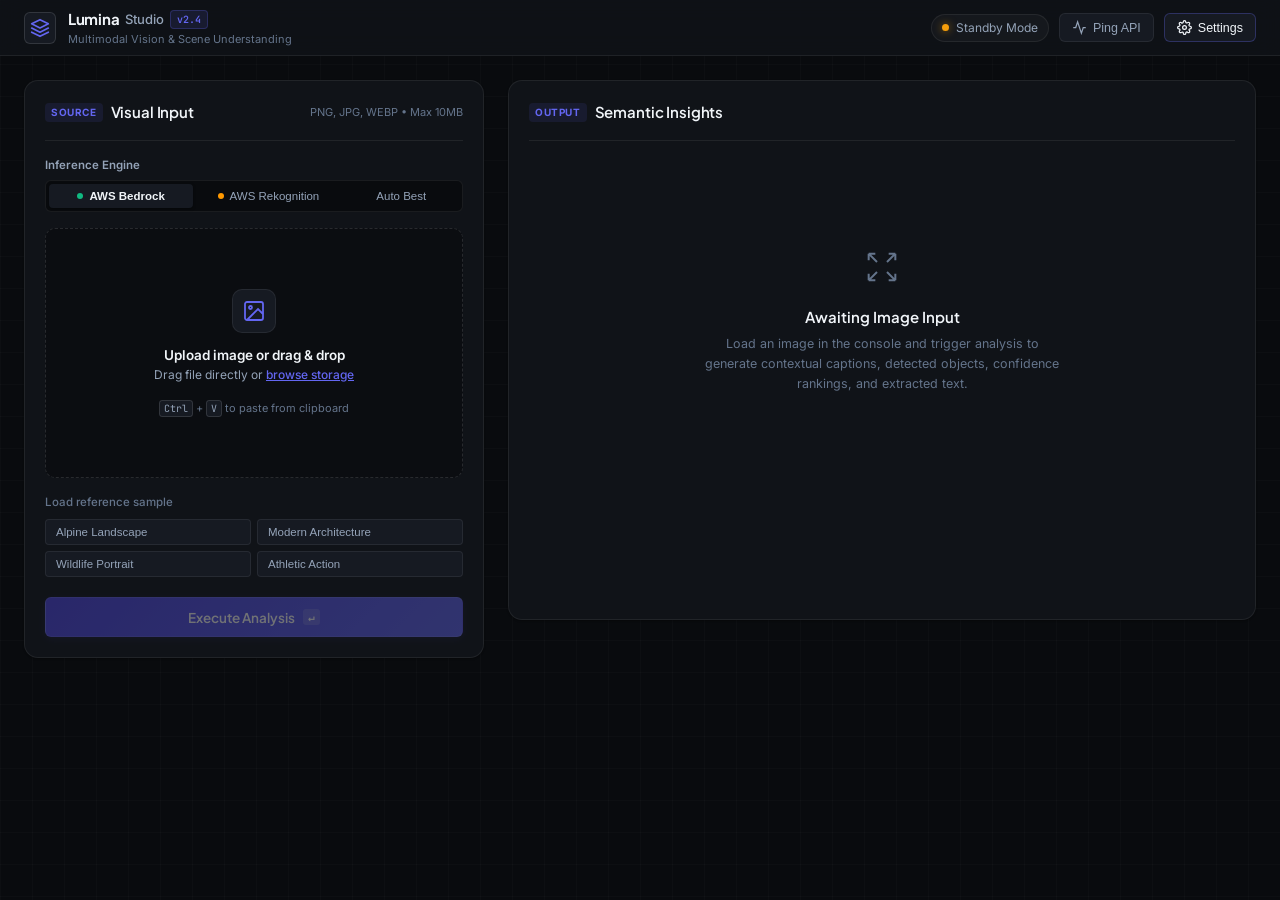
==== commit c5b9dabe: "Present AWS Bedrock services exclusively on frontend and API payloads" ====
--- a/index.html
+++ b/index.html
@@ -80,9 +80,9 @@
         <div class="segmented-control-wrapper">
           <span class="control-label">Inference Engine</span>
           <div class="segmented-control" role="tablist">
-            <button type="button" class="segment-btn active" data-engine="openrouter">
-              <span class="segment-dot openrouter-dot"></span>
-              OpenRouter Vision
+            <button type="button" class="segment-btn active" data-engine="bedrock">
+              <span class="segment-dot bedrock-dot"></span>
+              AWS Bedrock
             </button>
             <button type="button" class="segment-btn" data-engine="aws">
               <span class="segment-dot aws-dot"></span>
@@ -311,17 +311,17 @@
       </div>
 
       <form id="settings-form" class="modal-form">
-        <!-- OpenRouter Section -->
+        <!-- AWS Bedrock Section -->
         <div class="form-section">
           <div class="section-label-row">
-            <span class="section-tag">Primary Vision Model</span>
+            <span class="section-tag">AWS Bedrock Foundation Models</span>
             <span class="section-badge">Recommended</span>
           </div>
 
           <div class="field-group">
-            <label for="input-openrouter-key" class="field-label">OpenRouter API Key</label>
+            <label for="input-bedrock-key" class="field-label">AWS Bedrock API Key</label>
             <div class="field-input-cluster">
-              <input type="password" id="input-openrouter-key" class="text-input" placeholder="sk-or-v1-••••••••••••••••" autocomplete="off">
+              <input type="password" id="input-bedrock-key" class="text-input" placeholder="Bedrock API Key (Optional override)" autocomplete="off">
               <button type="button" id="toggle-key-visibility" class="ghost-tool-btn" title="Toggle visibility">
                 <svg width="15" height="15" viewBox="0 0 24 24" fill="none" stroke="currentColor" stroke-width="2">
                   <path d="M1 12s4-8 11-8 11 8 11 8-4 8-11 8-11-8-11-8z"></path>
@@ -333,7 +333,7 @@
                 <span id="test-btn-text">Test Key</span>
               </button>
             </div>
-            <p class="field-help">Powers Llama 3.2 Vision &amp; Claude 3 multimodal captioning. Stored securely in your session.</p>
+            <p class="field-help">Powers AWS Bedrock multimodal vision captioning and scene analysis. Stored securely in your session.</p>
             <div id="key-test-feedback" class="test-feedback hidden"></div>
           </div>
         </div>
--- a/style.css
+++ b/style.css
@@ -340,7 +340,7 @@
   height: 6px;
   border-radius: 50%;
 }
-.openrouter-dot { background: var(--status-emerald); }
+.bedrock-dot { background: var(--status-emerald); }
 .aws-dot { background: #ff9900; }
 
 /* Media Dropzone */
